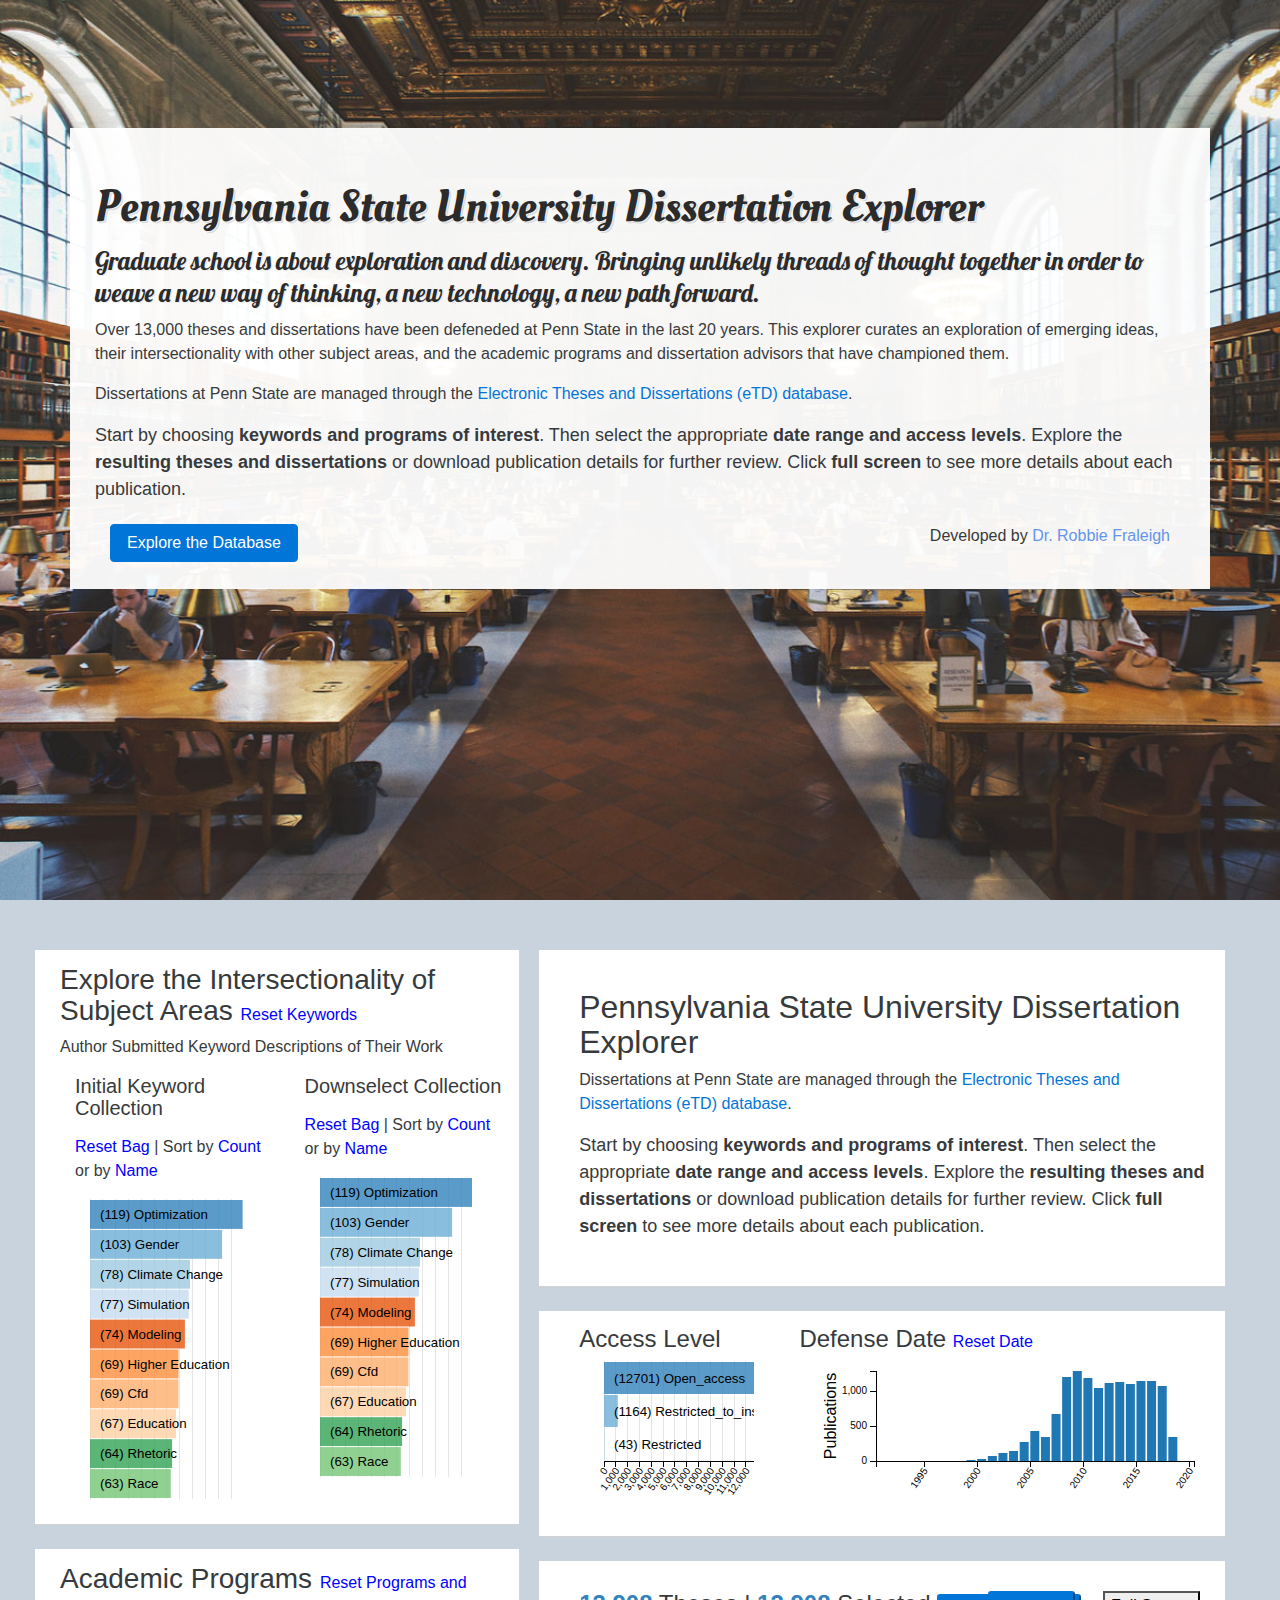
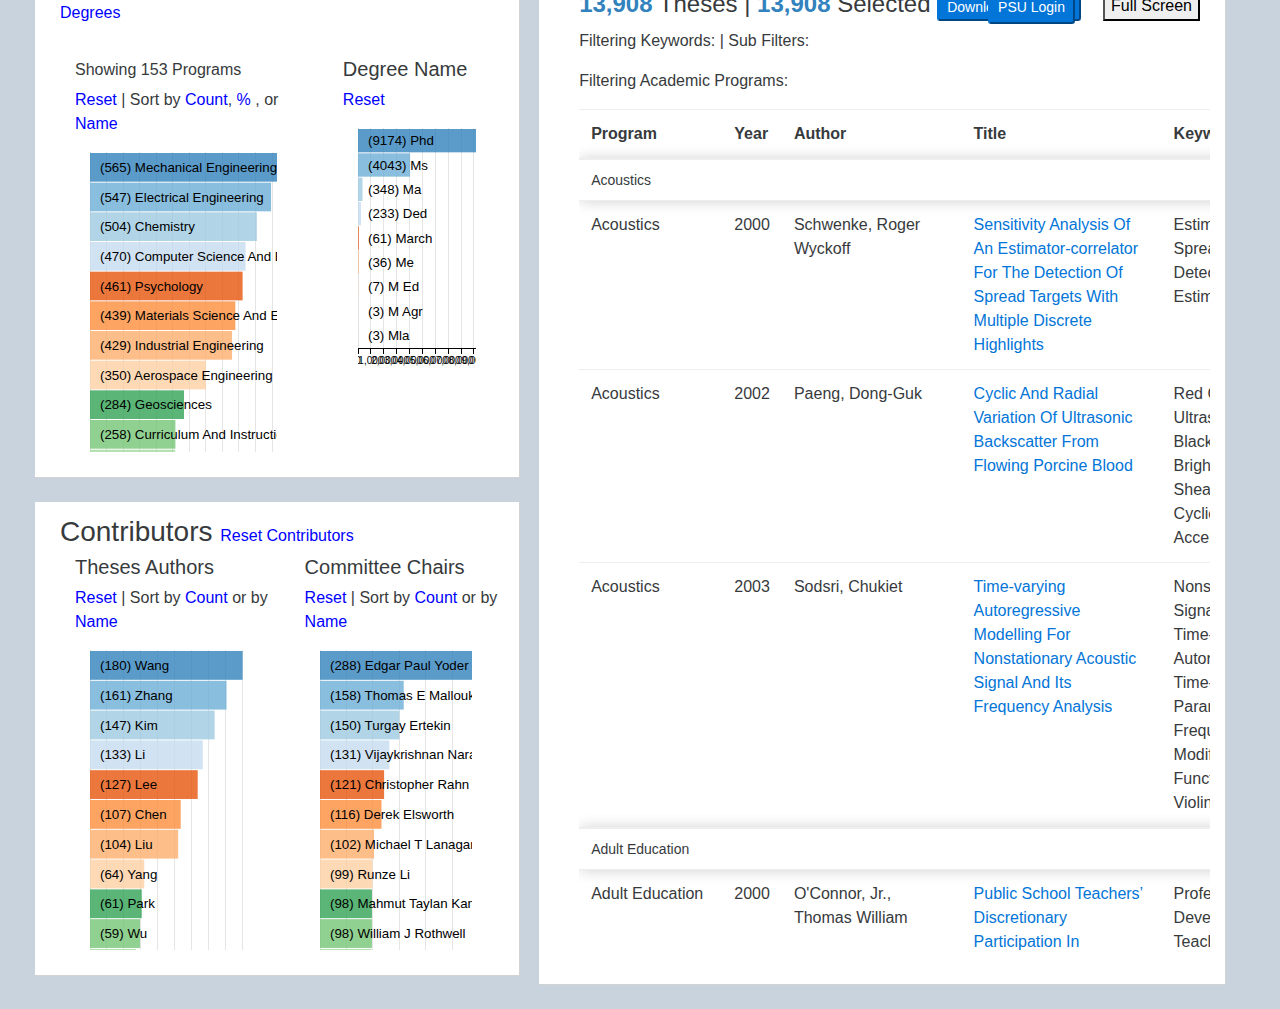
==== index.html @ 9d00caad "Initial Commit" ====
<!DOCTYPE html>
<html lang="en">
<head>
    <meta charset="UTF-8">
    <title>PSU Dissertation Explorer</title>
    <script type="text/javascript" src="static/dc.js_2.1.10/web/js/d3.js"></script>
    <script type="text/javascript" src="static/dc.js_2.1.10/web/js/crossfilter.js"></script>
    <script type="text/javascript" src="static/dc.js_2.1.10/web/js/dc.js"></script>
    <script type="text/javascript" src="static/dc.js_2.1.10/src/data-grid.js"></script>
    <script type="text/javascript" src="static/dcjs_example/underscore-min.js"></script>

    <script type="text/javascript" src="static/dc_leaflet/web/js/leaflet.js"></script>
    <script src="static/dc_leaflet/web/js/colorbrewer.js"></script>
    <script type="text/javascript" src="static/dc_leaflet/web/js/leaflet.markercluster.js"></script>
    <script type="text/javascript" src="static/dc_leaflet/web/js/dc.leaflet.js"></script>
    <script type="text/javascript" src="static/dc.js_2.1.10/web/js/d3-queue.v3.min.js"></script>

<script src="static/dcjs_example/jquery.min.js"></script>
	<link type="text/css" href="static/dc.js_2.1.10/web/css/dc.css" rel="stylesheet"/>
    <link type="text/css" href="static/bootstrap_4.0/css/bootstrap_4.0.0-alpha.3.css" rel="stylesheet">
    <link type="text/css" href="static/dc_leaflet/web/css/leaflet.css" rel="stylesheet"/>
	<link type="text/css" href="static/dc_leaflet/web/css/MarkerCluster.Default.css" rel="stylesheet"/>
	<link type="text/css" href="static/dc_leaflet/web/css/MarkerCluster.css" rel="stylesheet"/>
	<link type="text/css" href="static/dc_leaflet/web/css/leaflet-legend.css" rel="stylesheet"/>
    <link href='https://fonts.googleapis.com/css?family=Berkshire+Swash' rel='stylesheet' type='text/css'>
    <link href='https://fonts.googleapis.com/css?family=Oleo+Script' rel='stylesheet' type='text/css'>
    <link href="https://fonts.googleapis.com/css?family=Lobster" rel="stylesheet">

    <style>
        .landing {
            background:rgba(255, 255, 255, 0.95);
            padding:25px;

        }
    .audience {
      min-height: 30rem;
      position: relative;
      display: table;
      width: 100%;
      height: auto;
      padding-top: 8rem;
      padding-bottom: 8rem;
      background: linear-gradient(90deg, rgba(255, 255, 255, 0.1) 0%, rgba(255, 255, 255, 0.1) 100%), url("static/site/img/rob-bye-325768-unsplash_small.jpg");
      background-position: center center;
      background-repeat: no-repeat;
      background-size: cover;
    }

    .audience h1 {
      font-size: 4rem;
      margin: 0;
      padding: 0;
      color:white;

    }

    @media (min-width: 992px) {
      .audience {
        height: 100vh;
      }
      .audience h1 {
        font-size: 5.5rem;
      }
    }



        td._0 {
            min-width:100px;
            max-width:200px;
        }
        td._3 {
            min-width:200px;
            max-width:900px;

        }

        h2.script {
          font: 400 45px/1.3 'Oleo Script', Helvetica, sans-serif;
          color: #2b2b2b;
          text-shadow: 1px 1px 0px #ededed, 2px 2px 0px rgba(0,0,0,0.15);
        }
        h4.script{
          font: 400 25px/1.3 'Lobster', Helvetica, sans-serif;
          color: #2b2b2b;
          text-shadow: 1px 1px 0px #ededed, 1px 1px 0px rgba(0,0,0,0.15);
        }
        .panel{
            background:white;
            box-shadow: 1px 1px lightgray;
            padding-top:15px;
            padding-bottom:25px;
            padding-left:25px;
            margin-right:5px;
            margin-bottom:25px;
        }

        #dissertation_table.fullscreen{
            z-index: 9999;
            width: 100%;
            height: 100%;
            position: fixed;
            padding-top:25px;
            top: 0;
            left: 0;
            background:#f2f2f2;
         }
        .keywords g.row text,
        .sub_keywords g.row text,
        .programs g.row text,
        .degree_name g.row text,
        .committee g.row text,
        .authors g.row text,
        .access g.row text{
            fill: black;
            font-size:10pt;
            }
    </style>
</head>
<body>
    <script>
        function grid(selector, dataset){
            var data = dataset['research']
            //console.log('Data', data)
            var dissertations = crossfilter(data),
                all = dissertations.groupAll();

            dc.dataCount(".dc-data-count")
                        .dimension(dissertations)
                        .group(all);

            function roundMonths(date) {
                        date.setDate(1);
                        return date;
                    }

            function remove_empty_bins(source_group) {
                return {
                    all: function () {
                        return source_group.top(15).filter(function (d) {
                            return d.value != 0;
                        });
                    }
                };
            }

            function remove_empty_bins_50(source_group) {
                return {
                    all: function () {
                        return source_group.top(50).filter(function (d) {
                            return d.value != 0;
                        });
                    }
                };
            }

            function remove_empty_text_bins(source_group) {
                return {
                    all: function () {
                        return source_group.all().filter(function (d) {
                            return d.key != "";
                        });
                    }
                };
            }

            function remove_empty_bins_all(source_group) {
                return {
                    all: function () {
                        return source_group.all().filter(function (d) {
                            return (d.value > 0 & d.key != "");
                        });
                    }
                };
            }

            function remove_negative_bins_all(source_group) {
                return {
                    all: function () {
                        return source_group.all().filter(function (d) {
                            return ( d.key != "" & d.key!='others');
                        });
                    }
                };
            }

            function remove_negative_top_N(source_group,n) {
                return {
                    all: function () {
                        return source_group.top(n).filter(function (d) {
                            return ( d.key != "-1" & d.key!='others');
                        });
                    }
                };
            }

            function remove_negative_bins_top50(source_group) {
                return {
                    all: function () {
                        return source_group.top(50).filter(function (d) {
                            return ( d.key != "-1");
                        });
                    }
                };
            }
            function filter_dimension_by_search(source_group,search_list) {
                return {
                    all: function () {
                        return source_group.all().filter(function (d) {
                            return ( search_list.indexOf(d.key) != -1);
                        });
                    }
                };
            }

            function rotateBarChartLabels(classvar) {
                d3.selectAll(selector + ' .' + classvar + '  g .axis.x text')
                    .style("text-anchor", "end")
                    .attr("transform", function (d) {
                        return "rotate(-55, -4, 9) ";
                    });
            }
            function rotateRowChartLabels(classvar) {
                d3.selectAll(selector + ' .' + classvar + '  g .tick text')
                    .style("text-anchor", "end")
                    .attr("transform", function (d) {
                        return "rotate(-55, -4, 9) ";
                    });
            }

            function toTitleCase(str) {
                return str.replace(/\w\S*/g, function (txt) {
                    return txt.charAt(0).toUpperCase() + txt.substr(1).toLowerCase();
                });
            }


            function addXLabel(classvar, textcontent) {
                var target = d3.select('.' + classvar + ' svg')
                if (target.select('text.x-axis-label').empty()) {
                    target
                        .append("text")
                        .attr("class", "x-axis-label")
                        .attr("text-anchor", "middle")
                        .attr("x", $('div.' + classvar + '').width() / 2)
                        .attr("y", $('div.' + classvar + '').height() - 50)
                        .text(textcontent)
                }
            }

             //--------- STYLES -----------------
            var pixels_per_row = 30;
            var label_offset = -10;
            // ---------------------------------

            var link_base = "https://etda.libraries.psu.edu/files/final_submissions/"
            //-----------------------------------------------------
            var keywords = dissertations.dimension(function (d) {
                if (typeof d.keyword_ssim == "undefined") return "";
                var filt = [];
                d.keyword_ssim.forEach(function(e){filt.push(toTitleCase(e.toLowerCase()))});
                return filt
            }, true);
            var keywordsGroup = remove_negative_top_N(keywords.group().reduceSum(function (d) {
                return 1;
            }),500);
            //console.log('Keywords', keywordsGroup.all())
             //-----------------------------------------------------
            var keywords_sub = dissertations.dimension(function (d) {
                if (typeof d.keyword_ssim == "undefined") return "";
                var filt = [];
                d.keyword_ssim.forEach(function(e){filt.push(toTitleCase(e.toLowerCase()))});
                return filt
            }, true)
            var keywords_subGroup = remove_negative_top_N(keywords_sub.group().reduceSum(function (d) {
                return 1;
            }),500);
            //console.log('SubKeywords', keywords_subGroup.all())
            //-----------------------------------------------------
            var access_level = dissertations.dimension(function (d) {
                if (typeof d.access_level_ss == "undefined") return "";
                return d.access_level_ss;
            }, false);
            var access_levelGroup = remove_negative_bins_all(access_level.group().reduceSum(function (d) {
                return 1;
            }));
            console.log('Access Level', access_levelGroup.all())
//-----------------------------------------------------
            var committee = dissertations.dimension(function (d) {
                if (typeof d.committee_member_name_ssim == "undefined") return "";
                return d.committee_member_name_ssim;
            }, true);
            var committeeGroup = remove_negative_top_N(committee.group().reduceSum(function (d) {
                return 1;
            }),250);
            console.log(committeeGroup.all())
            //-----------------------------------------------------
            var degree_name = dissertations.dimension(function (d) {
                if (typeof d.degree_name_ssi == "undefined") return "";
                return d.degree_name_ssi;
            }, false);
            var degree_nameGroup = remove_negative_bins_all(degree_name.group().reduceSum(function (d) {
                return 1;
            }));
            console.log(degree_nameGroup.all())
            //-----------------------------------------------------
            var degree_type = dissertations.dimension(function (d) {
                if (typeof d.degree_type_ssi == "undefined") return "";
                return d.degree_type_ssi;
            }, false);
            var degree_typeGroup = remove_negative_bins_all(degree_type.group().reduceSum(function (d) {
                return 1;
            }));
            console.log(degree_typeGroup.all())

            //-----------------------------------------------------
            var last_name = dissertations.dimension(function (d) {
                if (typeof d.last_name_ssi == "undefined") return "";
                return d.last_name_ssi;
            }, false);
            var last_nameGroup = remove_negative_top_N(last_name.group().reduceSum(function (d) {
                return 1;
            }),250);
            console.log(last_nameGroup.all())
            //-----------------------------------------------------
            var program = dissertations.dimension(function (d) {
                if (typeof d.program_name_ssi == "undefined") return "";
                return d.program_name_ssi;
            }, false);
            var programGroup = remove_negative_bins_all(program.group().reduceSum(function (d) {
                return 1;
            }));
            console.log(programGroup.all())
             //-----------------------------------------------------
            var semester = dissertations.dimension(function (d) {
                if (typeof d.semester_ssi == "undefined") return "";
                return d.semester_ssi;
            }, false);
            var semesterGroup = remove_negative_bins_all(semester.group().reduceSum(function (d) {
                return 1;
            }));
            console.log(semesterGroup.all())
             //-----------------------------------------------------
            var year = dissertations.dimension(function (d) {
                if (typeof d.year_isi == "undefined") return "";
                return new Date(d3.time.format("%Y").parse(d.year_isi.toString()));
            }, false);
            var yearGroup = remove_negative_bins_all(year.group().reduceSum(function (d) {
                return 1;
            }));
            console.log('YEAR', yearGroup.all())

            //-----------------------------------------------------
           /* var full_date = dissertations.dimension(function (d,i) {
                if (typeof d.defended_at_dtsi == "undefined") return "";
                var temp = new Date(d3.time.format("%Y-%m-%dT%H:%M:%SZ").parse(d.defended_at_dtsi.toString()))
                if (temp.getFullYear()>2020){temp.setFullYear(d.year_isi)}
                return temp;
            }, false);
            var full_dateGroup = remove_empty_bins_all(full_date.group().reduceSum(function (d) {
                return 1;
            }));
            console.log('Full Date', full_dateGroup.all())*/

            //------------ CHARTS -----------------------------
             function order_by_name(chart){
                chart.ordering(function (d) {
                            return d.key
                        });
                chart.redraw();
            }
            function order_by_value(chart){
                chart.label(function (d) {

                            return '(' + d.value + ')  ' + toTitleCase(d.key)
                        })
                    .ordering(function (d) {
                            return -d.value
                        });
                chart.redraw();
            }

            function order_by_perc(chart,group){
                var total = 0;
                group.all().forEach(function(d){
                    total+=d.value;
                });
                console.log('TOTAL', total)
                chart.label(function (d) {
                            return '(' + Math.round(100*(d.value/total)) + '%)  ' + toTitleCase(d.key)
                        })
                chart.redraw();
            }

            var bar_access = dc.rowChart(selector + " .access");
            bar_access
                        .width($('div.access').width())
                        .height($('div.access').height())
                        //.height(access_levelGroup.all().length*pixels_per_row)
                        //.height(1000 * pixels_per_row).cap(1000)
                        .gap(1)
                        .margins({top: 0, right: 0, bottom: 50, left: 10})
                        .labelOffsetX(-label_offset)
                        .label(function (d) {
                            return '(' + d.value + ')  ' + toTitleCase(d.key)
                        })
                        .elasticX(true)
                        .dimension(access_level)
                        .group(access_levelGroup)
                        .ordering(function (d) {
                            return -d.value
                        })
                    .on('pretransition', function () {
                            rotateRowChartLabels('access');

                        });
            //----------------------------------------------
            var bar_keywords = dc.rowChart(selector + " .keywords");
            bar_keywords
                        .width($('div.keywords').width()*.9)
                        .height(keywordsGroup.all().length*pixels_per_row)
                        //.height(1000 * pixels_per_row).cap(1000)
                        .gap(1)
                        .margins({top: 0, right: 0, bottom: 50, left: 0})
                        .x(d3.scale.ordinal())
                        .labelOffsetX(-label_offset)
                        .label(function (d) {
                            return '(' + d.value + ')  ' + toTitleCase(d.key)
                        })
                        .elasticX(true)
                        .dimension(keywords)
                        .group(keywordsGroup)
                        .ordering(function (d) {
                            return -d.value
                        });


            d3.select('span.keyword_name').on('click',function(){return order_by_name(bar_keywords)});
            d3.select('span.keyword_value').on('click',function(){return order_by_value(bar_keywords)});


            //-------------------------------
            var bar_subkeywords = dc.rowChart(selector + " .sub_keywords");
            bar_subkeywords
                        .width($('div.sub_keywords').width()*.9)
                        .height(keywords_subGroup.all().length*pixels_per_row)
                        //.height(1000 * pixels_per_row).cap(1000)
                        .gap(1)
                        .margins({top: 0, right: 0, bottom: 50, left: 0})
                        .x(d3.scale.ordinal())
                        .labelOffsetX(-label_offset)
                        .label(function (d) {
                            return '(' + d.value + ')  ' + toTitleCase(d.key)
                        })
                        .elasticX(true)
                        .dimension(keywords_sub)
                        .group(keywords_subGroup)
                        .ordering(function (d) {
                            return -d.value
                        });
            d3.select('span.subkeyword_name').on('click',function(){return order_by_name(bar_subkeywords)});
            d3.select('span.subkeyword_value').on('click',function(){return order_by_value(bar_subkeywords)});
            //------------------------------
            var bar_program = dc.rowChart(selector + " .programs");
            bar_program
                .width($('div.programs').width()*.9)
                .height(programGroup.all().length*pixels_per_row)
                //.height(1000 * pixels_per_row).cap(1000)
                .gap(1)
                .margins({top: 0, right: 0, bottom: 50, left: 0})
                .x(d3.scale.ordinal())
                .labelOffsetX(-label_offset)
                .label(function (d) {
                    return '(' + d.value + ')  ' + toTitleCase(d.key)
                })
                .elasticX(true)
                .dimension(program)
                .group(programGroup)
                .ordering(function (d) {
                    return -d.value
                });

            var bar_committee = dc.rowChart(selector + " .committee");
            bar_committee
                .width($('div.committee').width()*.9)
                .height(committeeGroup.all().length*pixels_per_row)
                //.height(1000 * pixels_per_row).cap(1000)
                .gap(1)
                .margins({top: 0, right: 0, bottom: 50, left: 0})
                .x(d3.scale.ordinal())
                .labelOffsetX(-label_offset)
                .label(function (d) {
                    return '(' + d.value + ')  ' + toTitleCase(d.key)
                })
                .elasticX(true)
                .dimension(committee)
                .group(committeeGroup)
                .ordering(function (d) {
                    return -d.value
                });

            var bar_author = dc.rowChart(selector + " .authors");
            bar_author
                .width($('div.authors').width()*.9)
                .height(last_nameGroup.all().length*pixels_per_row)
                //.height(1000 * pixels_per_row).cap(1000)
                .gap(1)
                .margins({top: 0, right: 0, bottom: 50, left: 0})
                .x(d3.scale.ordinal())
                .labelOffsetX(-label_offset)
                .label(function (d) {
                    return '(' + d.value + ')  ' + toTitleCase(d.key)
                })
                .elasticX(true)
                .dimension(last_name)
                .group(last_nameGroup)
                .ordering(function (d) {
                    return -d.value
                });

             var bar_date = dc.barChart(selector+ ' .year_date')
             bar_date
                        .width($('div.year_date').width())
                        .height($('div.year_date').height())
                        .margins({top: 10, right: 0, bottom: 50, left: 50})
                        .x(d3.time.scale().domain([new Date(1990, 5, 20, 12), new Date(2020, 5, 20, 18)]).range([new Date(1990, 5, 20, 12), new Date(2020, 5, 20, 18)]))
                        .yAxis(d3.svg.axis().ticks(4).orient('left'))
                        .xUnits(d3.time.years)
                        .brushOn(true)
                        .elasticX(false)
                        .elasticY(true)
                        //.xAxisLabel('Publication Date')
                        .yAxisLabel('Publications')
                        .dimension(year)
                        .barPadding(0.1)
                        .outerPadding(0.05)
                        .group(yearGroup)
                        .on('pretransition', function () {
                            rotateBarChartLabels('year_date');
                            bar_date.select('g text.x-axis-label').attr("y", "10")
                            bar_date.select('g text.y-axis-label').attr("y", "10")
                        });

             /*var bar_fulldate = dc.barChart(selector+ ' .full_date')
             bar_fulldate
                        .width($('div.full_date').width())
                        .height($('div.full_date').height())
                        .margins({top: 10, right: 0, bottom: 50, left: 50})
                        .x(d3.time.scale())//.domain([new Date(1990, 5, 20, 12), new Date(2020, 5, 20, 18)]).range([new Date(1990, 5, 20, 12), new Date(2020, 5, 20, 18)]))
                        .yAxis(d3.svg.axis().ticks(4).orient('left'))
                        .xUnits(d3.time.months)
                        .brushOn(true)
                        .elasticX(true)
                        .elasticY(true)
                        //.xAxisLabel('Publication Date')
                        .yAxisLabel('Publications')
                        .dimension(full_date)
                        .barPadding(0.1)
                        .outerPadding(0.05)
                        .group(full_dateGroup)
                        .on('pretransition', function () {
                            rotateBarChartLabels('year_date');
                            bar_date.select('g text.x-axis-label').attr("y", "10")
                            bar_date.select('g text.y-axis-label').attr("y", "10")
                        });
*/
            var bar_degree_name = dc.rowChart(selector + " .degree_name");
            bar_degree_name
                        .width($('div.degree_name').width()*.9)
                        .height(degree_nameGroup.all().length*pixels_per_row)
                        //.height(1000 * pixels_per_row).cap(1000)
                        .gap(1)
                        .margins({top: 0, right: 0, bottom: 50, left: 0})
                        .x(d3.scale.ordinal())
                        .labelOffsetX(-label_offset)
                        .label(function (d) {
                            return '(' + d.value + ')  ' + toTitleCase(d.key)
                        })
                        .elasticX(true)
                        .dimension(degree_name)
                        .group(degree_nameGroup)
                        .ordering(function (d) {
                            return -d.value
                        })


            //--- INITIALIZE --------
            d3.select('span.program_total').text(programGroup.all().filter(function(e){return e.value>0}).length)


             function remove_from_subkeywords(source_group,target_chart, n) {
                        return {
                            all: function () {
                                return source_group.all().filter(function (d) {
                                     return ( d.key != "-1" & d.key!='others' & (target_chart.filters().indexOf(d.key)==-1));
                                });
                            }
                        };
                    }
            var allcharts = [
                bar_program,
                bar_keywords,
                bar_subkeywords,
                bar_author,
                bar_committee,
                bar_degree_name
            ];
            allcharts.forEach(function(chart){chart.on('filtered',function(d){
                d3.select('span.program_total').text(programGroup.all().filter(function(e){return e.value>0}).length)
                if (chart==bar_keywords){
                   keywords_subGroup = remove_from_subkeywords(keywords_subGroup,bar_keywords,1000)
                   bar_subkeywords.group(keywords_subGroup)
                    dc.redrawAll();
                   d3.select('span.keyword_filters').text(function(d){return bar_keywords.filters()})
                    }
                if (chart==bar_subkeywords){
                   keywordsGroup = remove_from_subkeywords(keywordsGroup,bar_subkeywords,1000)
                   bar_keywords.group(keywordsGroup)
                    dc.redrawAll();
                    d3.select('span.subkeyword_filters').text(function(d){return bar_subkeywords.filters()})

                    }
                if (chart==bar_program) {
                    d3.select('span.program_filters').text(function(d){return bar_program.filters()})
                }
            })});



            d3.select('span.program_name').on('click',function(){return order_by_name(bar_program)});
            d3.select('span.program_value').on('click',function(){return order_by_value(bar_program)});
            d3.select('span.program_perc').on('click',function(){return order_by_perc(bar_program,programGroup)});







            //---------- TABLE ---------------------
             var pub_table = dc.dataTable('.dc-data-table');
                    pub_table
                        .width($('div.dc-data-table').width())
                        .height($('div.dc-data-table').height())
                        .dimension(year)
                        .group(function (d) {
                            if (typeof d.program_name_ssi == "undefined") return "";
                            return d.program_name_ssi
                        })
                        .size(500)
                        .columns([
                            function (d) {
                                return d.program_name_ssi
                            },
                            function (d) {
                                return d.year_isi
                            },
                            function (d) {
                                return d.author_name_tesi
                            },
                            function (d,i) {
                                var return_text = "";

                                if (typeof d.title_ssi == "undefined") return_text="<i>None Listed</i>";
                                if (typeof d.final_submission_file_isim == "undefined") {
                                    if (d.access_level_ss =='restricted') return_text= '<i>(Restricted)</i style="color:darkred"> '+toTitleCase(d.title_ssi);
                                    if (d.access_level_ss =='restricted_to_institution') return_text= '<i style="color:darkred">(Requires Login)</i> '+toTitleCase(d.title_ssi);
                                    return_text= toTitleCase(d.title_ssi);
                                }

                                else{
                                   var linked_title = '<a href="https://etda.libraries.psu.edu/files/final_submissions/'+d.final_submission_file_isim[0]+'">'+toTitleCase(d.title_ssi)+'</a>';
                                     if (d.access_level_ss =='restricted') return_text= '<i style="color:darkred">(Restricted)</i> '+linked_title;
                                     if (d.access_level_ss =='restricted_to_institution') return_text= '<i style="color:darkred">(Requires Login)</i> '+linked_title;
                                    return_text= linked_title;
                                }
                                //return_text += "<br><br>"+d.abstract_tesi.slice(0,1000)
                                return return_text

                            },
                            function (d) {
                                var listing = "";
                                if (typeof d.keyword_ssim == "undefined") return "<i>None Listed</i>";
                                if (d.keyword_ssim.length!=0) {
                                    d.keyword_ssim.forEach(function (i, j) {
                                        listing += toTitleCase(i) + "<br>"
                                    });
                                    return listing
                                }
                                else return "<i>None Listed</i>"
                            },
                             function (d) {
                                var listing = "";
                                if (typeof d.committee_member_role_ssim == "undefined") return "<i>None Listed</i>";
                                if (d.committee_member_role_ssim.length!=0) {
                                    d.committee_member_role_ssim.forEach(function (i, j) {
                                        if ((i.toLowerCase().indexOf('dissertation advisor')!=-1) | (i.toLowerCase().indexOf('committee chair')!=-1)) {
                                            listing += toTitleCase(i) + "<br>"
                                        }
                                    });
                                    return listing
                                }
                                else return "<i>None Listed</i>"
                        }
                        ])
                        .order(d3.ascending)
                        .on('renderlet', function (table) {
                            table.selectAll('.dc-table-group').classed('info', true);

                        })




            function replaceAll(str, find, replace) {
            return str.replace(new RegExp(escapeRegExp(find), 'g'), replace);
        }
        function escapeRegExp(str) {
            return str.replace(/([.*+?^=!:${}()|\[\]\/\\])/g, "\\$1");
        }
        function exportToCsv() {
           var filename = 'dissertation_export.csv';
           var rows = program.top(Infinity);
           rows.sort(function(a,b){
                  if (a.program_name_ssi===b.program_name_ssi){
                     return (b.year_isi-a.year_isi);
                  } else if(a.program_name_ssi>b.program_name_ssi){
                     return 1;
                  } else if(a.program_name_ssi<b.program_name_ssi){
                     return -1;
                  }
               });
            var fields = [];
            var discard_fields = [
                'file_name_ssim',
                'final_submission_file_isim',
                'id',
                'released_metadata_at_dtsi',
                'score',
                'title_tesi',
                'db_id',
                'download_access_group_ssim',
                'last_name_tesi',
                'degree_type_slug_ssi',
                'program_name_tesi',
                'committee_member_name_ssim',
                'committee_member_name_tesim',
                'committee_member_and_role_tesim',
                'keyword_tesim',
                'committee_member_email_ssim'
                ];


            Object.keys(rows[0]).forEach(function(d){if (discard_fields.indexOf(d) == -1){fields.push(d)}})

            fields.splice(0, 0, fields.splice(fields.indexOf("abstract_tesi"), 1)[0])
            fields.splice(0, 0, fields.splice(fields.indexOf("title_ssi"), 1)[0])
            fields.splice(0, 0, fields.splice(fields.indexOf("author_name_tesi"), 1)[0])
            fields.splice(0, 0, fields.splice(fields.indexOf('year_isi'), 1)[0])
            fields.splice(0, 0, fields.splice(fields.indexOf('program_name_ssi'), 1)[0])

            var replacer = function(key, value) { return value === 'nan' ? '' : value };
            var csv ="";
           csv+=fields.join(',')+'\r\n';
           rows.forEach(function(d){
                var row = [];
                fields.forEach(function(e) {
                        if (typeof d[e] == "undefined") {row.push("")
                        }
                        else {
                            var row_data = JSON.stringify(d[e], replacer);
                            row_data = replaceAll(row_data, '[', '');
                            row_data = replaceAll(row_data, ']', '');
                            row_data = replaceAll(row_data, '"', '');
                            row_data = '"' + row_data + '"';
                            row.push(row_data)
                        }
                });
                csv+=row.join(',')+'\r\n';
            });

            var hiddenElement = document.createElement('a');
                hiddenElement.href = 'data:text/csv;charset=utf-8,' + csv;
                hiddenElement.target = '_blank';
                hiddenElement.download = filename;
                hiddenElement.click();
        }

        d3.select('span.reset_keywords').on('click',function(d){bar_keywords.filter(null);dc.redrawAll();})
        d3.select('span.reset_date').on('click',function(d){bar_date.filter(null);dc.redrawAll();})

        d3.select('span.reset_subkeywords').on('click',function(d){bar_subkeywords.filter(null);dc.redrawAll();})
        d3.select('span.reset_programs').on('click',function(d){bar_program.filter(null);dc.redrawAll();})
        d3.select('span.reset_degree_name').on('click',function(d){bar_degree_name.filter(null);dc.redrawAll();})

        d3.select('span.reset_all_keywords').on('click',function(d){bar_subkeywords.filter(null); bar_keywords.filter(null);dc.redrawAll();});
        d3.select('span.reset_all_programs').on('click',function(d){bar_program.filter(null);bar_degree_name.filter(null); dc.redrawAll();});
        d3.select('span.reset_all_contributors').on('click',function(d){bar_committee.filter(null);bar_author.filter(null); dc.redrawAll();});





        d3.select('button.download_table').on('click',exportToCsv)

$('button.table_fullscreen').click(function(e){
        $('#dissertation_table').toggleClass('fullscreen');
            console.log('CLICKED!',d3.select('#dissertation_table').classed('fullscreen'))
            if (d3.select('#dissertation_table').classed('fullscreen')==true){
                pub_table
                    .columns([
                        function (d) {
                            return d.program_name_ssi
                        },
                        function (d) {
                            return d.year_isi
                        },
                        function (d) {
                            return d.author_name_tesi
                        },
                        function (d,i) {
                            var return_text = "";

                            if (typeof d.title_ssi == "undefined") return_text="<i>None Listed</i>";
                            if (typeof d.final_submission_file_isim == "undefined") {
                                if (d.access_level_ss =='restricted') return_text= '<i>(Restricted)</i style="color:darkred"> '+toTitleCase(d.title_ssi);
                                if (d.access_level_ss =='restricted_to_institution') return_text= '<i style="color:darkred">(Requires Login)</i> '+toTitleCase(d.title_ssi);
                                return_text= toTitleCase(d.title_ssi);
                            }

                            else{
                               var linked_title = '<a href="https://etda.libraries.psu.edu/files/final_submissions/'+d.final_submission_file_isim[0]+'">'+toTitleCase(d.title_ssi)+'</a>';
                                 if (d.access_level_ss =='restricted') return_text= '<i style="color:darkred">(Restricted)</i> '+linked_title;
                                 if (d.access_level_ss =='restricted_to_institution') return_text= '<i style="color:darkred">(Requires Login)</i> '+linked_title;
                                return_text= linked_title;
                            }
                            return_text += "<br><br>"+d.abstract_tesi
                            return return_text

                        },
                        function (d) {
                            var listing = "";
                            if (typeof d.keyword_ssim == "undefined") return "<i>None Listed</i>";
                            if (d.keyword_ssim.length!=0) {
                                d.keyword_ssim.forEach(function (i, j) {
                                    listing += toTitleCase(i) + "<br>"
                                });
                                return listing
                            }
                            else return "<i>None Listed</i>"
                        },
                         function (d) {
                            var listing = "";
                            if (typeof d.committee_member_role_ssim == "undefined") return "<i>None Listed</i>";
                            if (d.committee_member_role_ssim.length!=0) {
                                d.committee_member_role_ssim.forEach(function (i, j) {

                                    listing += toTitleCase(i) + "<br>"
                                });
                                return listing
                            }
                            else return "<i>None Listed</i>"
                    }
                    ])
                pub_table.redraw()
                }
                else{
                pub_table
                    .columns([
                        function (d) {
                            return d.program_name_ssi
                        },
                        function (d) {
                            return d.year_isi
                        },
                        function (d) {
                            return d.author_name_tesi
                        },
                        function (d,i) {
                            var return_text = "";

                            if (typeof d.title_ssi == "undefined") return_text="<i>None Listed</i>";
                            if (typeof d.final_submission_file_isim == "undefined") {
                                if (d.access_level_ss =='restricted') return_text= '<i>(Restricted)</i style="color:darkred"> '+toTitleCase(d.title_ssi);
                                if (d.access_level_ss =='restricted_to_institution') return_text= '<i style="color:darkred">(Requires Login)</i> '+toTitleCase(d.title_ssi);
                                return_text= toTitleCase(d.title_ssi);
                            }

                            else{
                               var linked_title = '<a href="https://etda.libraries.psu.edu/files/final_submissions/'+d.final_submission_file_isim[0]+'">'+toTitleCase(d.title_ssi)+'</a>';
                                 if (d.access_level_ss =='restricted') return_text= '<i style="color:darkred">(Restricted)</i> '+linked_title;
                                 if (d.access_level_ss =='restricted_to_institution') return_text= '<i style="color:darkred">(Requires Login)</i> '+linked_title;
                                return_text= linked_title;
                            }
                            //return_text += "<br><br>"+d.abstract_tesi.slice(0,1000)
                            return return_text

                        },
                        function (d) {
                            var listing = "";
                            if (typeof d.keyword_ssim == "undefined") return "<i>None Listed</i>";
                            if (d.keyword_ssim.length!=0) {
                                d.keyword_ssim.forEach(function (i, j) {
                                    listing += toTitleCase(i) + "<br>"
                                });
                                return listing
                            }
                            else return "<i>None Listed</i>"
                        },
                         function (d) {
                            var listing = "";
                            if (typeof d.committee_member_role_ssim == "undefined") return "<i>None Listed</i>";
                            if (d.committee_member_role_ssim.length!=0) {
                                d.committee_member_role_ssim.forEach(function (i, j) {
                                    if ((i.toLowerCase().indexOf('dissertation advisor')!=-1) | (i.toLowerCase().indexOf('committee chair')!=-1)) {
                                            listing += toTitleCase(i) + "<br>"
                                        }
                                });
                                return listing
                            }
                            else return "<i>None Listed</i>"
                    }
                    ]);
                pub_table.redraw()

            }
         });

            dc.renderAll();
        }
    </script>
    <header class="audience d-flex">
      <div class="container text-center my-auto landing">
          <div class="mb-1 " style="text-align:left; padding-top:25px;padding-bottom:5px;">
                        <h2 class="script">Pennsylvania State University Dissertation Explorer</h2>
                        <h4 class="script">Graduate school is about exploration and discovery.  Bringing unlikely threads of thought together in order to weave a new
                        way of thinking, a new technology, a new path forward.</h4>
                        <p>Over 13,000 theses and dissertations have been defeneded at Penn State in the last 20 years. This explorer curates an exploration of emerging ideas,
                            their intersectionality with other subject areas, and the academic programs and dissertation advisors that have championed them.</p>
                        <p>Dissertations at Penn State are managed through the <a href="https://etda.libraries.psu.edu/">Electronic Theses and Dissertations (eTD) database</a>.</p>
                        <p style="font-size:18px;">Start by choosing <span class="research_area_popup" style="font-weight:bold;">keywords and programs of interest</span>.
                            Then select the appropriate <span class="research_area_popup" style="font-weight:bold;">date range and access levels</span>.
                            Explore the <span class="research_area_popup" style="font-weight:bold;">resulting theses and dissertations</span>
                        or download publication details for further review. Click <b>full screen</b> to see more details about each publication.</p>

        </div>
          <div class="cta col-lg-6">
              <a class="btn btn-primary btn-xl js-scroll-trigger" href="#application">Explore the Database</a>
          </div>
          <div class="cta col-lg-6">
              <p style="text-align:right;">Developed by <a style="color:cornflowerblue;" href="https://rfraleigh.github.io">Dr. Robbie Fraleigh</a></p>
          </div>




      </div>
      <div class="overlay"></div>
    </header>
    <div class="application" id="application" style="padding-left:50px;padding-right:50px;padding-top:50px;background:#c9d3de">

        <div class="row">
            <div class="col-lg-5">

                <div class ="row panel">
                    <h3>Explore the Intersectionality of Subject Areas  <span style="font-size:16px;color:blue" class="reset_all_keywords" >Reset Keywords</span></h3>
                    <p>Author Submitted Keyword Descriptions of Their Work</p>
                    <div class="col-lg-6">
                        <h5>Initial Keyword Collection</h5>
                        <p></p>
                        <p><span class="reset_keywords" style="color:blue">Reset Bag</span> | Sort by <span class="keyword_value" style="color:blue">Count</span> or by <span class="keyword_name" style="color:blue">Name</span></p>
                        <div class="col-lg-12 keywords" style="height:300px;overflow:auto "></div>
                    </div>
                    <div class="col-lg-6">
                        <h5>Downselect Collection</h5>
                        <p></p>
                        <p><span class="reset_subkeywords" style="color:blue">Reset Bag</span> | Sort by <span class="subkeyword_value" style="color:blue">Count</span> or by <span class="subkeyword_name" style="color:blue">Name</span></p>

                        <div class="col-lg-12 sub_keywords" style="height:300px;overflow:auto "></div>
                    </div>
                </div>
                <div class = "row panel">

                    <h3>Academic Programs  <span style="font-size:16px;color:blue" class="reset_all_programs" >Reset Programs and Degrees</span></h3>
                    <div class="col-lg-7" style="padding-top:25px;">
                        <p>Showing <span class="program_total"></span> Programs </p>
                        <p style="margin-top:-10px"><span class="reset_programs" style="color:blue">Reset</span> | Sort by <span class="program_value" style="color:blue">Count</span>,
                            <span class="program_perc" style="color:blue"> % </span>, or
                            <span class="program_name" style="color:blue">Name</span></p>
                        <div class="col-lg-12 programs" style="height:300px;overflow:auto "></div>
                    </div>
                    <div class="col-lg-5" style="padding-top:25px;padding-bottom:10px;">
                        <h5>Degree Name</h5>
                        <p><span class="reset_degree_name" style="color:blue">Reset</span></p>
                        <div class="col-lg-12 degree_name" style="height:300px;overflow:auto "></div>
                    </div>
                </div>
                <div class ="row panel">

                    <h3>Contributors  <span style="font-size:16px;color:blue" class="reset_all_contributors" >Reset Contributors</span></h3>
                    <div class="col-lg-6">
                        <h5>Theses Authors</h5>
                        <p><span class="reset_authors" style="color:blue">Reset</span> | Sort by <span class="author_value" style="color:blue">Count</span> or by <span class="author_name" style="color:blue">Name</span></p>
                        <div class="col-lg-12 authors" style="height:300px;overflow:auto "></div>
                    </div>
                    <div class="col-lg-6">
                        <h5>Committee Chairs</h5>
                        <p><span class="reset_committee" style="color:blue">Reset</span> | Sort by <span class="chair_value" style="color:blue">Count</span> or by <span class="chair_name" style="color:blue">Name</span></p>

                        <div class="col-lg-12 committee" style="height:300px;overflow:auto "></div>
                    </div>
                </div>


            </div>
            <div class="col-lg-7">
                <div class="row panel">
                    <div class="col-lg-12 " style="text-align:left; padding-top:25px;padding-bottom:5px;">
                        <h2>Pennsylvania State University Dissertation Explorer</h2>
                        <p>Dissertations at Penn State are managed through the <a href="https://etda.libraries.psu.edu/">Electronic Theses and Dissertations (eTD) database</a>.</p>
                        <p style="font-size:18px;">Start by choosing <span class="research_area_popup" style="font-weight:bold;">keywords and programs of interest</span>.
                            Then select the appropriate <span class="research_area_popup" style="font-weight:bold;">date range and access levels</span>.
                            Explore the <span class="research_area_popup" style="font-weight:bold;">resulting theses and dissertations</span>
                        or download publication details for further review. Click <b>full screen</b> to see more details about each publication.</p>
                    </div>
                </div>
                <div class="row panel">
                    <div class="col-lg-4">
                        <h4>Access Level</h4>
                        <div class="col-lg-12 access" style="height:150px;"></div>
                    </div>
                    <div class="col-lg-8">
                        <h4>Defense Date  <span style="font-size:16px;color:blue" class="reset_date" >Reset Date</span> </h4>
                        <div class="col-lg-12 year_date" style="height:150px;"></div>
                    </div>
                </div>
                <div class="row panel">
                    <div class="col-md-12 dc-data-count" id="dissertation_table">

                        <h4><span class="total-count"></span> Theses | <span class="filter-count"></span> Selected  <button class="btn-sm btn-primary download_table" type="submit">Download Selection</button></h4>
                        <input  style="position:absolute; top:0px; right:150px" class="btn-sm btn-primary" type="button" onclick="location.href='https://webaccess.psu.edu/?cosign-etda.libraries.psu.edu&https://etda.libraries.psu.edu/catalog';" value="PSU Login" />
                        <p>Filtering Keywords: <span class="keyword_filters"></span> | Sub Filters: <span class="subkeyword_filters"></span></p>
                        <p>Filtering Academic Programs: <span class="program_filters"></span>
                        <!--<button class="psu_login btn-sm btn-primary" type="submit" style="position:absolute; top:8px; right:150px" href="https://etda.libraries.psu.edu/login">Penn State Login</button>-->
                        <button class="table_fullscreen" style="position:absolute; top:0px; right:25px">Full Screen</button>
                          <div class="table-responsive" style="height:850px;overflow: auto;">
                              <table class="table col-md-12 dc-data-table" id="pubtable">
                                    <thead class="fixed-header" id="fixed-header" >
                                        <tr >
                                          <th class="dc-table-column _0 ">Program</th>
                                          <th class="dc-table-column _1">Year</th>
                                          <th class="dc-table-column _2">Author</th>
                                          <th class="dc-table-column _3">Title</th>
                                          <th class="dc-table-column _4">Keywords</th>
                                          <th class="dc-table-column _5">Committee</th>
                                        </tr>
                                    </thead>
                               </table>
                          </div>
                    </div>
                </div>
            </div>

        </div>
        <div class="row">

        </div>
    </div>
    <script>

        $(function() {
        var lookup = 'file-lookup.json';
        var dataset = d3.queue();
        d3.json(lookup, function (lookup_data) {
            var dataset_lookup = [];
            Object.keys(lookup_data).forEach(function (key) {
                if (key == 'dissertations') {
                    dataset_lookup.push(key)
                }
            });
            lookup_data[dataset_lookup[0]].forEach(function (d) {
                dataset.defer(d3.json, d)
            });


            dataset.awaitAll(function (dataset_error, out_dataset) {
                if (dataset_error) throw dataset_error;
                //console.log('dataset', out_dataset);
                var dataset_list = [];
                out_dataset.forEach(function (d) {
                    dataset_list.push(d)
                });
                var dataset_merge = [].concat.apply([], out_dataset)
                //console.log(dataset_merge)

                var app_data = [];
                app_data['research'] = dataset_merge;
                //console.log(app_data);
                grid("#application", app_data);
            })
        })
    })
    </script>

    <script src="static/site/jquery/jquery.min.js"></script>

    <!-- Plugin JavaScript -->
    <script src="static/site/jquery-easing/jquery.easing.min.js"></script>

    <!-- Custom scripts for this template -->
    <script src="static/site/js/stylish-portfolio.js"></script>
</body>
</html>
---- static/dc.js_2.1.10/web/css/dc.css ----
.dc-chart path.dc-symbol, .dc-legend g.dc-legend-item.fadeout {
  fill-opacity: 0.5;
  stroke-opacity: 0.5; }

div.dc-chart {
  float: left; }

.dc-chart rect.bar {
  stroke: none;
  cursor: pointer; }
  .dc-chart rect.bar:hover {
    fill-opacity: .5; }

.dc-chart rect.deselected {
  stroke: none;
  fill: #ccc; }

.dc-chart .pie-slice {
  fill: #fff;
  font-size: 12px;
  cursor: pointer; }
  .dc-chart .pie-slice.external {
    fill: #000; }
  .dc-chart .pie-slice :hover, .dc-chart .pie-slice.highlight {
    fill-opacity: .8; }

.dc-chart .pie-path {
  fill: none;
  stroke-width: 2px;
  stroke: #000;
  opacity: 0.4; }

.dc-chart .selected path, .dc-chart .selected circle {
  stroke-width: 3;
  stroke: #ccc;
  fill-opacity: 1; }

.dc-chart .deselected path, .dc-chart .deselected circle {
  stroke: none;
  fill-opacity: .5;
  fill: #ccc; }

.dc-chart .axis path, .dc-chart .axis line {
  fill: none;
  stroke: #000;
  shape-rendering: crispEdges; }

.dc-chart .axis text {
  font: 10px sans-serif; }

.dc-chart .grid-line, .dc-chart .axis .grid-line, .dc-chart .grid-line line, .dc-chart .axis .grid-line line {
  fill: none;
  stroke: #ccc;
  opacity: .5;
  shape-rendering: crispEdges; }

.dc-chart .brush rect.background {
  z-index: -999; }

.dc-chart .brush rect.extent {
  fill: #4682b4;
  fill-opacity: .125; }

.dc-chart .brush .resize path {
  fill: #eee;
  stroke: #666; }

.dc-chart path.line {
  fill: none;
  stroke-width: 1.5px; }

.dc-chart path.area {
  fill-opacity: .3;
  stroke: none; }

.dc-chart path.highlight {
  stroke-width: 3;
  fill-opacity: 1;
  stroke-opacity: 1; }

.dc-chart g.state {
  cursor: pointer; }
  .dc-chart g.state :hover {
    fill-opacity: .8; }
  .dc-chart g.state path {
    stroke: #fff; }

.dc-chart g.deselected path {
  fill: #808080; }

.dc-chart g.deselected text {
  display: none; }

.dc-chart g.row rect {
  fill-opacity: 0.8;
  cursor: pointer; }
  .dc-chart g.row rect:hover {
    fill-opacity: 0.6; }

.dc-chart g.row text {
  fill: #fff;
  font-size: 12px;
  cursor: pointer; }

.dc-chart g.dc-tooltip path {
  fill: none;
  stroke: #808080;
  stroke-opacity: .8; }

.dc-chart g.county path {
  stroke: #fff;
  fill: none; }

.dc-chart g.debug rect {
  fill: #00f;
  fill-opacity: .2; }

.dc-chart g.axis text {
  -webkit-touch-callout: none;
  -webkit-user-select: none;
  -khtml-user-select: none;
  -moz-user-select: none;
  -ms-user-select: none;
  user-select: none;
  pointer-events: none; }

.dc-chart .node {
  font-size: 0.7em;
  cursor: pointer; }
  .dc-chart .node :hover {
    fill-opacity: .8; }

.dc-chart .bubble {
  stroke: none;
  fill-opacity: 0.6; }

.dc-chart .highlight {
  fill-opacity: 1;
  stroke-opacity: 1; }

.dc-chart .fadeout {
  fill-opacity: 0.2;
  stroke-opacity: 0.2; }

.dc-chart .box text {
  font: 10px sans-serif;
  -webkit-touch-callout: none;
  -webkit-user-select: none;
  -khtml-user-select: none;
  -moz-user-select: none;
  -ms-user-select: none;
  user-select: none;
  pointer-events: none; }

.dc-chart .box line, .dc-chart .box circle {
  fill: #fff; }

.dc-chart .box rect, .dc-chart .box line, .dc-chart .box circle {
  stroke: #000;
  stroke-width: 1.5px; }

.dc-chart .box .center {
  stroke-dasharray: 3, 3; }

.dc-chart .box .outlier {
  fill: none;
  stroke: #ccc; }

.dc-chart .box.deselected {
  opacity: 0.5; }
  .dc-chart .box.deselected .box {
    fill: #ccc; }

.dc-chart .symbol {
  stroke: none; }

.dc-chart .heatmap .box-group.deselected rect {
  stroke: none;
  fill-opacity: 0.5;
  fill: #ccc; }

.dc-chart .heatmap g.axis text {
  pointer-events: all;
  cursor: pointer; }

.dc-chart .empty-chart .pie-slice {
  cursor: default; }
  .dc-chart .empty-chart .pie-slice path {
    fill: #fee;
    cursor: default; }

.dc-chart circle.dot {
  stroke: none; }

.dc-data-count {
  float: right;
  margin-top: 15px;
  margin-right: 15px; }
  .dc-data-count .filter-count, .dc-data-count .total-count {
    color: #3182bd;
    font-weight: bold; }

.dc-legend {
  font-size: 11px; }
  .dc-legend .dc-legend-item {
    cursor: pointer; }

.dc-hard .number-display {
  float: none; }
---- static/dc_leaflet/web/css/leaflet.css ----
/* required styles */

.leaflet-pane,
.leaflet-tile,
.leaflet-marker-icon,
.leaflet-marker-shadow,
.leaflet-tile-container,
.leaflet-pane > svg,
.leaflet-pane > canvas,
.leaflet-zoom-box,
.leaflet-image-layer,
.leaflet-layer {
	position: absolute;
	left: 0;
	top: 0;
	}
.leaflet-container {
	overflow: hidden;
	}
.leaflet-tile,
.leaflet-marker-icon,
.leaflet-marker-shadow {
	-webkit-user-select: none;
	   -moz-user-select: none;
	        user-select: none;
	  -webkit-user-drag: none;
	}
/* Safari renders non-retina tile on retina better with this, but Chrome is worse */
.leaflet-safari .leaflet-tile {
	image-rendering: -webkit-optimize-contrast;
	}
/* hack that prevents hw layers "stretching" when loading new tiles */
.leaflet-safari .leaflet-tile-container {
	width: 1600px;
	height: 1600px;
	-webkit-transform-origin: 0 0;
	}
.leaflet-marker-icon,
.leaflet-marker-shadow {
	display: block;
	}
/* .leaflet-container svg: reset svg max-width decleration shipped in Joomla! (joomla.org) 3.x */
/* .leaflet-container img: map is broken in FF if you have max-width: 100% on tiles */
.leaflet-container .leaflet-overlay-pane svg,
.leaflet-container .leaflet-marker-pane img,
.leaflet-container .leaflet-shadow-pane img,
.leaflet-container .leaflet-tile-pane img,
.leaflet-container img.leaflet-image-layer {
	max-width: none !important;
	}

.leaflet-container.leaflet-touch-zoom {
	-ms-touch-action: pan-x pan-y;
	touch-action: pan-x pan-y;
	}
.leaflet-container.leaflet-touch-drag {
	-ms-touch-action: pinch-zoom;
	}
.leaflet-container.leaflet-touch-drag.leaflet-touch-drag {
	-ms-touch-action: none;
	touch-action: none;
}
.leaflet-tile {
	filter: inherit;
	visibility: hidden;
	}
.leaflet-tile-loaded {
	visibility: inherit;
	}
.leaflet-zoom-box {
	width: 0;
	height: 0;
	-moz-box-sizing: border-box;
	     box-sizing: border-box;
	z-index: 800;
	}
/* workaround for https://bugzilla.mozilla.org/show_bug.cgi?id=888319 */
.leaflet-overlay-pane svg {
	-moz-user-select: none;
	}

.leaflet-pane         { z-index: 400; }

.leaflet-tile-pane    { z-index: 200; }
.leaflet-overlay-pane { z-index: 400; }
.leaflet-shadow-pane  { z-index: 500; }
.leaflet-marker-pane  { z-index: 600; }
.leaflet-tooltip-pane   { z-index: 650; }
.leaflet-popup-pane   { z-index: 700; }

.leaflet-map-pane canvas { z-index: 100; }
.leaflet-map-pane svg    { z-index: 200; }

.leaflet-vml-shape {
	width: 1px;
	height: 1px;
	}
.lvml {
	behavior: url(#default#VML);
	display: inline-block;
	position: absolute;
	}


/* control positioning */

.leaflet-control {
	position: relative;
	z-index: 800;
	pointer-events: visiblePainted; /* IE 9-10 doesn't have auto */
	pointer-events: auto;
	}
.leaflet-top,
.leaflet-bottom {
	position: absolute;
	z-index: 1000;
	pointer-events: none;
	}
.leaflet-top {
	top: 0;
	}
.leaflet-right {
	right: 0;
	}
.leaflet-bottom {
	bottom: 0;
	}
.leaflet-left {
	left: 0;
	}
.leaflet-control {
	float: left;
	clear: both;
	}
.leaflet-right .leaflet-control {
	float: right;
	}
.leaflet-top .leaflet-control {
	margin-top: 10px;
	}
.leaflet-bottom .leaflet-control {
	margin-bottom: 10px;
	}
.leaflet-left .leaflet-control {
	margin-left: 10px;
	}
.leaflet-right .leaflet-control {
	margin-right: 10px;
	}


/* zoom and fade animations */

.leaflet-fade-anim .leaflet-tile {
	will-change: opacity;
	}
.leaflet-fade-anim .leaflet-popup {
	opacity: 0;
	-webkit-transition: opacity 0.2s linear;
	   -moz-transition: opacity 0.2s linear;
	     -o-transition: opacity 0.2s linear;
	        transition: opacity 0.2s linear;
	}
.leaflet-fade-anim .leaflet-map-pane .leaflet-popup {
	opacity: 1;
	}
.leaflet-zoom-animated {
	-webkit-transform-origin: 0 0;
	    -ms-transform-origin: 0 0;
	        transform-origin: 0 0;
	}
.leaflet-zoom-anim .leaflet-zoom-animated {
	will-change: transform;
	}
.leaflet-zoom-anim .leaflet-zoom-animated {
	-webkit-transition: -webkit-transform 0.25s cubic-bezier(0,0,0.25,1);
	   -moz-transition:    -moz-transform 0.25s cubic-bezier(0,0,0.25,1);
	     -o-transition:      -o-transform 0.25s cubic-bezier(0,0,0.25,1);
	        transition:         transform 0.25s cubic-bezier(0,0,0.25,1);
	}
.leaflet-zoom-anim .leaflet-tile,
.leaflet-pan-anim .leaflet-tile {
	-webkit-transition: none;
	   -moz-transition: none;
	     -o-transition: none;
	        transition: none;
	}

.leaflet-zoom-anim .leaflet-zoom-hide {
	visibility: hidden;
	}


/* cursors */

.leaflet-interactive {
	cursor: pointer;
	}
.leaflet-grab {
	cursor: -webkit-grab;
	cursor:    -moz-grab;
	}
.leaflet-crosshair,
.leaflet-crosshair .leaflet-interactive {
	cursor: crosshair;
	}
.leaflet-popup-pane,
.leaflet-control {
	cursor: auto;
	}
.leaflet-dragging .leaflet-grab,
.leaflet-dragging .leaflet-grab .leaflet-interactive,
.leaflet-dragging .leaflet-marker-draggable {
	cursor: move;
	cursor: -webkit-grabbing;
	cursor:    -moz-grabbing;
	}

/* marker & overlays interactivity */
.leaflet-marker-icon,
.leaflet-marker-shadow,
.leaflet-image-layer,
.leaflet-pane > svg path,
.leaflet-tile-container {
	pointer-events: none;
	}

.leaflet-marker-icon.leaflet-interactive,
.leaflet-image-layer.leaflet-interactive,
.leaflet-pane > svg path.leaflet-interactive {
	pointer-events: visiblePainted; /* IE 9-10 doesn't have auto */
	pointer-events: auto;
	}

/* visual tweaks */

.leaflet-container {
	background: #ddd;
	outline: 0;
	}
.leaflet-container a {
	color: #0078A8;
	}
.leaflet-container a.leaflet-active {
	outline: 2px solid orange;
	}
.leaflet-zoom-box {
	border: 2px dotted #38f;
	background: rgba(255,255,255,0.5);
	}


/* general typography */
.leaflet-container {
	font: 12px/1.5 "Helvetica Neue", Arial, Helvetica, sans-serif;
	}


/* general toolbar styles */

.leaflet-bar {
	box-shadow: 0 1px 5px rgba(0,0,0,0.65);
	border-radius: 4px;
	}
.leaflet-bar a,
.leaflet-bar a:hover {
	background-color: #fff;
	border-bottom: 1px solid #ccc;
	width: 26px;
	height: 26px;
	line-height: 26px;
	display: block;
	text-align: center;
	text-decoration: none;
	color: black;
	}
.leaflet-bar a,
.leaflet-control-layers-toggle {
	background-position: 50% 50%;
	background-repeat: no-repeat;
	display: block;
	}
.leaflet-bar a:hover {
	background-color: #f4f4f4;
	}
.leaflet-bar a:first-child {
	border-top-left-radius: 4px;
	border-top-right-radius: 4px;
	}
.leaflet-bar a:last-child {
	border-bottom-left-radius: 4px;
	border-bottom-right-radius: 4px;
	border-bottom: none;
	}
.leaflet-bar a.leaflet-disabled {
	cursor: default;
	background-color: #f4f4f4;
	color: #bbb;
	}

.leaflet-touch .leaflet-bar a {
	width: 30px;
	height: 30px;
	line-height: 30px;
	}


/* zoom control */

.leaflet-control-zoom-in,
.leaflet-control-zoom-out {
	font: bold 18px 'Lucida Console', Monaco, monospace;
	text-indent: 1px;
	}
.leaflet-control-zoom-out {
	font-size: 20px;
	}

.leaflet-touch .leaflet-control-zoom-in {
	font-size: 22px;
	}
.leaflet-touch .leaflet-control-zoom-out {
	font-size: 24px;
	}


/* layers control */

.leaflet-control-layers {
	box-shadow: 0 1px 5px rgba(0,0,0,0.4);
	background: #fff;
	border-radius: 5px;
	}
.leaflet-control-layers-toggle {
	background-image: url(images/layers.png);
	width: 36px;
	height: 36px;
	}
.leaflet-retina .leaflet-control-layers-toggle {
	background-image: url(images/layers-2x.png);
	background-size: 26px 26px;
	}
.leaflet-touch .leaflet-control-layers-toggle {
	width: 44px;
	height: 44px;
	}
.leaflet-control-layers .leaflet-control-layers-list,
.leaflet-control-layers-expanded .leaflet-control-layers-toggle {
	display: none;
	}
.leaflet-control-layers-expanded .leaflet-control-layers-list {
	display: block;
	position: relative;
	}
.leaflet-control-layers-expanded {
	padding: 6px 10px 6px 6px;
	color: #333;
	background: #fff;
	}
.leaflet-control-layers-scrollbar {
	overflow-y: scroll;
	padding-right: 5px;
	}
.leaflet-control-layers-selector {
	margin-top: 2px;
	position: relative;
	top: 1px;
	}
.leaflet-control-layers label {
	display: block;
	}
.leaflet-control-layers-separator {
	height: 0;
	border-top: 1px solid #ddd;
	margin: 5px -10px 5px -6px;
	}

/* Default icon URLs */
.leaflet-default-icon-path {
	background-image: url(images/marker-icon.png);
	}


/* attribution and scale controls */

.leaflet-container .leaflet-control-attribution {
	background: #fff;
	background: rgba(255, 255, 255, 0.7);
	margin: 0;
	}
.leaflet-control-attribution,
.leaflet-control-scale-line {
	padding: 0 5px;
	color: #333;
	}
.leaflet-control-attribution a {
	text-decoration: none;
	}
.leaflet-control-attribution a:hover {
	text-decoration: underline;
	}
.leaflet-container .leaflet-control-attribution,
.leaflet-container .leaflet-control-scale {
	font-size: 11px;
	}
.leaflet-left .leaflet-control-scale {
	margin-left: 5px;
	}
.leaflet-bottom .leaflet-control-scale {
	margin-bottom: 5px;
	}
.leaflet-control-scale-line {
	border: 2px solid #777;
	border-top: none;
	line-height: 1.1;
	padding: 2px 5px 1px;
	font-size: 11px;
	white-space: nowrap;
	overflow: hidden;
	-moz-box-sizing: border-box;
	     box-sizing: border-box;

	background: #fff;
	background: rgba(255, 255, 255, 0.5);
	}
.leaflet-control-scale-line:not(:first-child) {
	border-top: 2px solid #777;
	border-bottom: none;
	margin-top: -2px;
	}
.leaflet-control-scale-line:not(:first-child):not(:last-child) {
	border-bottom: 2px solid #777;
	}

.leaflet-touch .leaflet-control-attribution,
.leaflet-touch .leaflet-control-layers,
.leaflet-touch .leaflet-bar {
	box-shadow: none;
	}
.leaflet-touch .leaflet-control-layers,
.leaflet-touch .leaflet-bar {
	border: 2px solid rgba(0,0,0,0.2);
	background-clip: padding-box;
	}


/* popup */

.leaflet-popup {
	position: absolute;
	text-align: center;
	margin-bottom: 20px;
	}
.leaflet-popup-content-wrapper {
	padding: 1px;
	text-align: left;
	border-radius: 12px;
	}
.leaflet-popup-content {
	margin: 13px 19px;
	line-height: 1.4;
	}
.leaflet-popup-content p {
	margin: 18px 0;
	}
.leaflet-popup-tip-container {
	width: 40px;
	height: 20px;
	position: absolute;
	left: 50%;
	margin-left: -20px;
	overflow: hidden;
	pointer-events: none;
	}
.leaflet-popup-tip {
	width: 17px;
	height: 17px;
	padding: 1px;

	margin: -10px auto 0;

	-webkit-transform: rotate(45deg);
	   -moz-transform: rotate(45deg);
	    -ms-transform: rotate(45deg);
	     -o-transform: rotate(45deg);
	        transform: rotate(45deg);
	}
.leaflet-popup-content-wrapper,
.leaflet-popup-tip {
	background: white;
	color: #333;
	box-shadow: 0 3px 14px rgba(0,0,0,0.4);
	}
.leaflet-container a.leaflet-popup-close-button {
	position: absolute;
	top: 0;
	right: 0;
	padding: 4px 4px 0 0;
	border: none;
	text-align: center;
	width: 18px;
	height: 14px;
	font: 16px/14px Tahoma, Verdana, sans-serif;
	color: #c3c3c3;
	text-decoration: none;
	font-weight: bold;
	background: transparent;
	}
.leaflet-container a.leaflet-popup-close-button:hover {
	color: #999;
	}
.leaflet-popup-scrolled {
	overflow: auto;
	border-bottom: 1px solid #ddd;
	border-top: 1px solid #ddd;
	}

.leaflet-oldie .leaflet-popup-content-wrapper {
	zoom: 1;
	}
.leaflet-oldie .leaflet-popup-tip {
	width: 24px;
	margin: 0 auto;

	-ms-filter: "progid:DXImageTransform.Microsoft.Matrix(M11=0.70710678, M12=0.70710678, M21=-0.70710678, M22=0.70710678)";
	filter: progid:DXImageTransform.Microsoft.Matrix(M11=0.70710678, M12=0.70710678, M21=-0.70710678, M22=0.70710678);
	}
.leaflet-oldie .leaflet-popup-tip-container {
	margin-top: -1px;
	}

.leaflet-oldie .leaflet-control-zoom,
.leaflet-oldie .leaflet-control-layers,
.leaflet-oldie .leaflet-popup-content-wrapper,
.leaflet-oldie .leaflet-popup-tip {
	border: 1px solid #999;
	}


/* div icon */

.leaflet-div-icon {
	background: #fff;
	border: 1px solid #666;
	}


/* Tooltip */
/* Base styles for the element that has a tooltip */
.leaflet-tooltip {
	position: absolute;
	padding: 6px;
	background-color: #fff;
	border: 1px solid #fff;
	border-radius: 3px;
	color: #222;
	white-space: nowrap;
	-webkit-user-select: none;
	-moz-user-select: none;
	-ms-user-select: none;
	user-select: none;
	pointer-events: none;
	box-shadow: 0 1px 3px rgba(0,0,0,0.4);
	}
.leaflet-tooltip.leaflet-clickable {
	cursor: pointer;
	pointer-events: auto;
	}
.leaflet-tooltip-top:before,
.leaflet-tooltip-bottom:before,
.leaflet-tooltip-left:before,
.leaflet-tooltip-right:before {
	position: absolute;
	pointer-events: none;
	border: 6px solid transparent;
	background: transparent;
	content: "";
	}

/* Directions */

.leaflet-tooltip-bottom {
	margin-top: 6px;
}
.leaflet-tooltip-top {
	margin-top: -6px;
}
.leaflet-tooltip-bottom:before,
.leaflet-tooltip-top:before {
	left: 50%;
	margin-left: -6px;
	}
.leaflet-tooltip-top:before {
	bottom: 0;
	margin-bottom: -12px;
	border-top-color: #fff;
	}
.leaflet-tooltip-bottom:before {
	top: 0;
	margin-top: -12px;
	margin-left: -6px;
	border-bottom-color: #fff;
	}
.leaflet-tooltip-left {
	margin-left: -6px;
}
.leaflet-tooltip-right {
	margin-left: 6px;
}
.leaflet-tooltip-left:before,
.leaflet-tooltip-right:before {
	top: 50%;
	margin-top: -6px;
	}
.leaflet-tooltip-left:before {
	right: 0;
	margin-right: -12px;
	border-left-color: #fff;
	}
.leaflet-tooltip-right:before {
	left: 0;
	margin-left: -12px;
	border-right-color: #fff;
	}
---- static/dc_leaflet/web/css/MarkerCluster.Default.css ----
.marker-cluster-small {
	background-color: rgba(181, 226, 140, 0.6);
	}
.marker-cluster-small div {
	background-color: rgba(110, 204, 57, 0.6);
	}

.marker-cluster-medium {
	background-color: rgba(241, 211, 87, 0.6);
	}
.marker-cluster-medium div {
	background-color: rgba(240, 194, 12, 0.6);
	}

.marker-cluster-large {
	background-color: rgba(253, 156, 115, 0.6);
	}
.marker-cluster-large div {
	background-color: rgba(241, 128, 23, 0.6);
	}

	/* IE 6-8 fallback colors */
.leaflet-oldie .marker-cluster-small {
	background-color: rgb(181, 226, 140);
	}
.leaflet-oldie .marker-cluster-small div {
	background-color: rgb(110, 204, 57);
	}

.leaflet-oldie .marker-cluster-medium {
	background-color: rgb(241, 211, 87);
	}
.leaflet-oldie .marker-cluster-medium div {
	background-color: rgb(240, 194, 12);
	}

.leaflet-oldie .marker-cluster-large {
	background-color: rgb(253, 156, 115);
	}
.leaflet-oldie .marker-cluster-large div {
	background-color: rgb(241, 128, 23);
}

.marker-cluster {
	background-clip: padding-box;
	border-radius: 20px;
	}
.marker-cluster div {
	width: 30px;
	height: 30px;
	margin-left: 5px;
	margin-top: 5px;

	text-align: center;
	border-radius: 15px;
	font: 12px "Helvetica Neue", Arial, Helvetica, sans-serif;
	}
.marker-cluster span {
	line-height: 30px;
	}
---- static/dc_leaflet/web/css/MarkerCluster.css ----
.leaflet-cluster-anim .leaflet-marker-icon, .leaflet-cluster-anim .leaflet-marker-shadow {
	-webkit-transition: -webkit-transform 0.3s ease-out, opacity 0.3s ease-in;
	-moz-transition: -moz-transform 0.3s ease-out, opacity 0.3s ease-in;
	-o-transition: -o-transform 0.3s ease-out, opacity 0.3s ease-in;
	transition: transform 0.3s ease-out, opacity 0.3s ease-in;
}

.leaflet-cluster-spider-leg {
	/* stroke-dashoffset (duration and function) should match with leaflet-marker-icon transform in order to track it exactly */
	-webkit-transition: -webkit-stroke-dashoffset 0.3s ease-out, -webkit-stroke-opacity 0.3s ease-in;
	-moz-transition: -moz-stroke-dashoffset 0.3s ease-out, -moz-stroke-opacity 0.3s ease-in;
	-o-transition: -o-stroke-dashoffset 0.3s ease-out, -o-stroke-opacity 0.3s ease-in;
	transition: stroke-dashoffset 0.3s ease-out, stroke-opacity 0.3s ease-in;
}
---- static/dc_leaflet/web/css/leaflet-legend.css ----
/* Legend */
.info {
    padding: 6px 8px;
    font: 14px/16px Arial, Helvetica, sans-serif;
    background: white;
    background: rgba(255,255,255,0.8);
    box-shadow: 0 0 15px rgba(0,0,0,0.2);
    border-radius: 5px;
}
.info h4 {
    margin: 0 0 5px;
    color: #777;
}

.legend {
    line-height: 18px;
    color: #555;
}
.legend i {
    width: 18px;
    height: 18px;
    float: left;
    margin-right: 8px;
    opacity: 0.7;
}
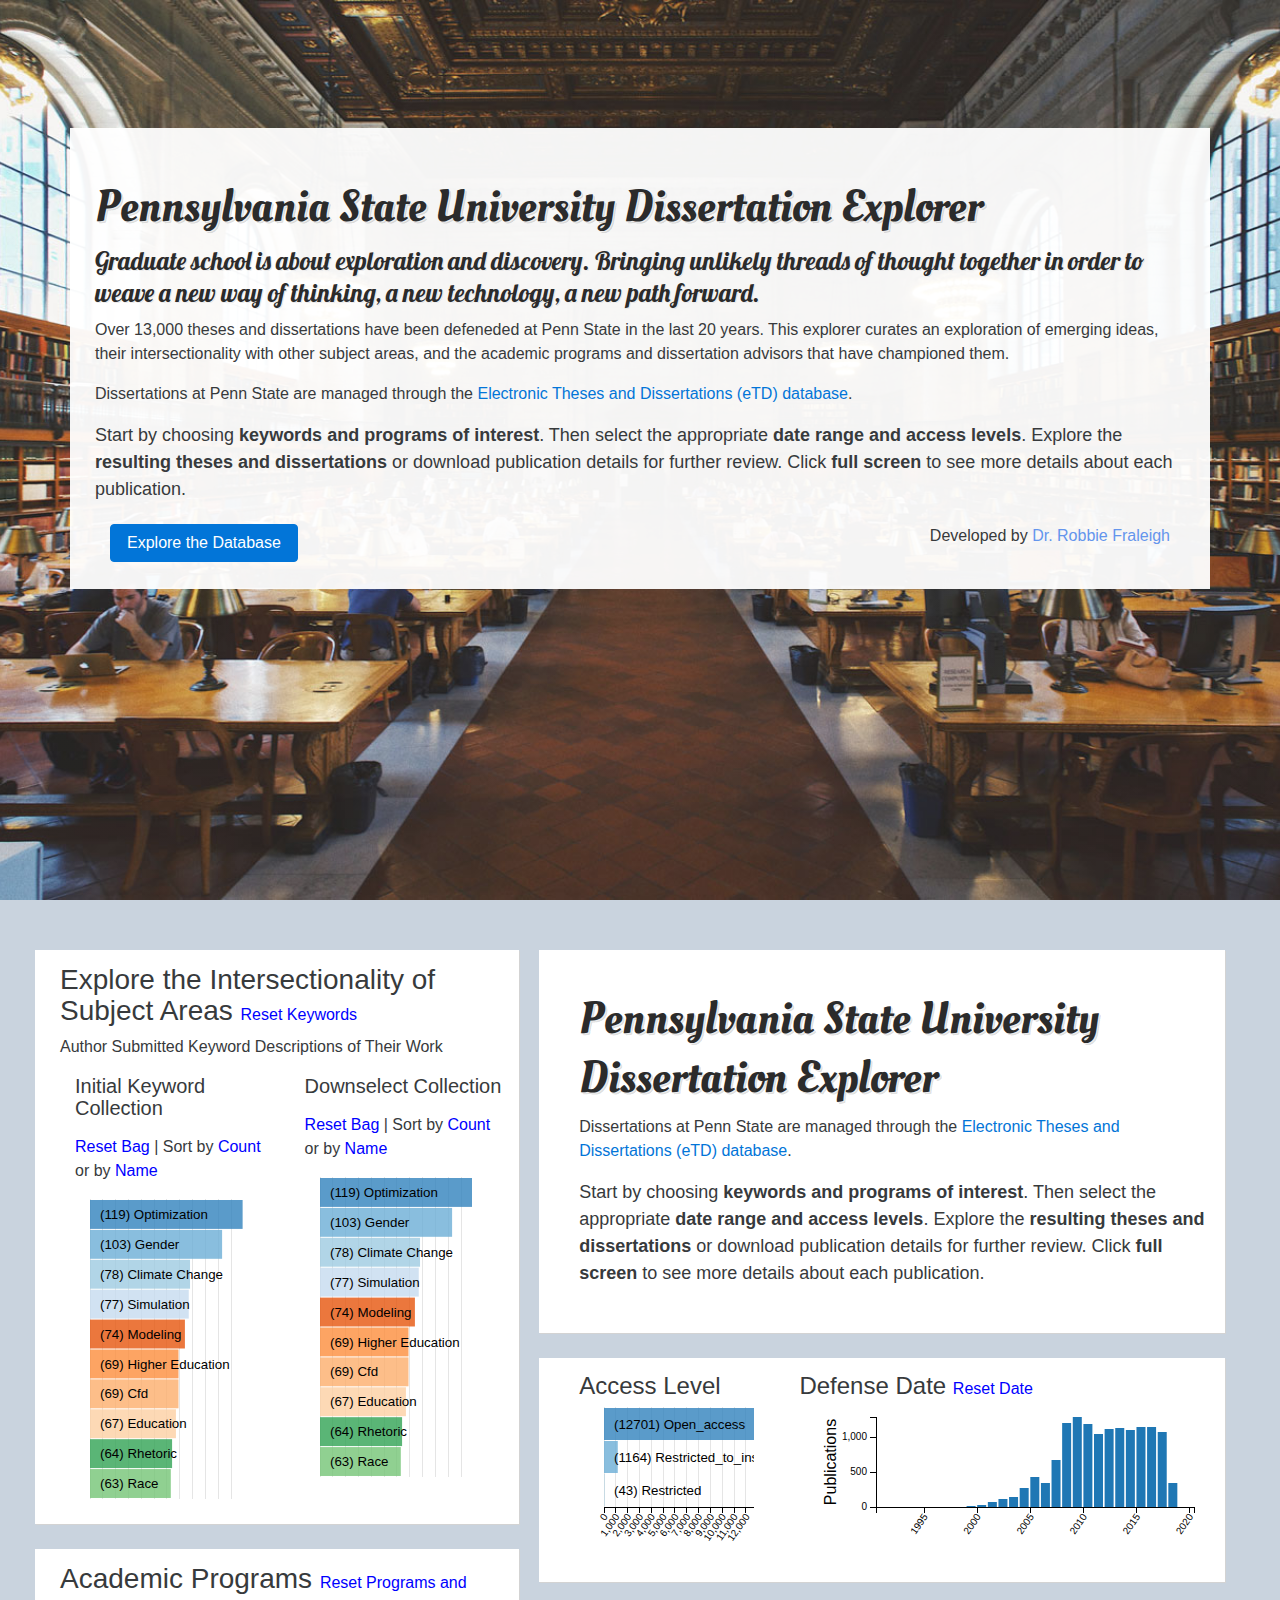
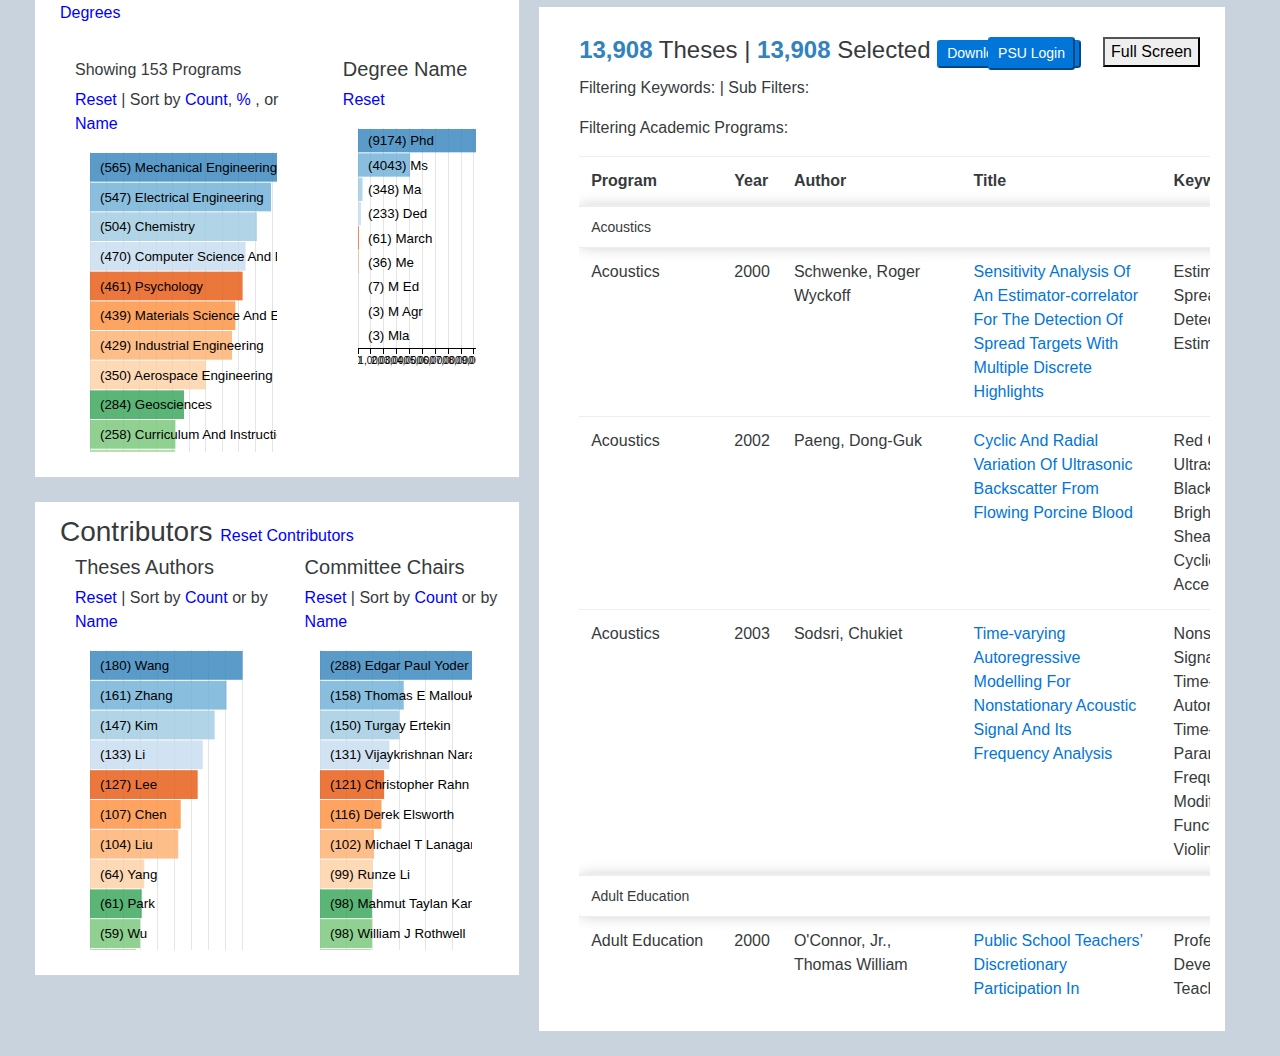
==== commit 9004f36b: "Initial Commit" ====
--- a/index.html
+++ b/index.html
@@ -1016,7 +1016,7 @@
             <div class="col-lg-7">
                 <div class="row panel">
                     <div class="col-lg-12 " style="text-align:left; padding-top:25px;padding-bottom:5px;">
-                        <h2>Pennsylvania State University Dissertation Explorer</h2>
+                        <h2 class="script">Pennsylvania State University Dissertation Explorer</h2>
                         <p>Dissertations at Penn State are managed through the <a href="https://etda.libraries.psu.edu/">Electronic Theses and Dissertations (eTD) database</a>.</p>
                         <p style="font-size:18px;">Start by choosing <span class="research_area_popup" style="font-weight:bold;">keywords and programs of interest</span>.
                             Then select the appropriate <span class="research_area_popup" style="font-weight:bold;">date range and access levels</span>.
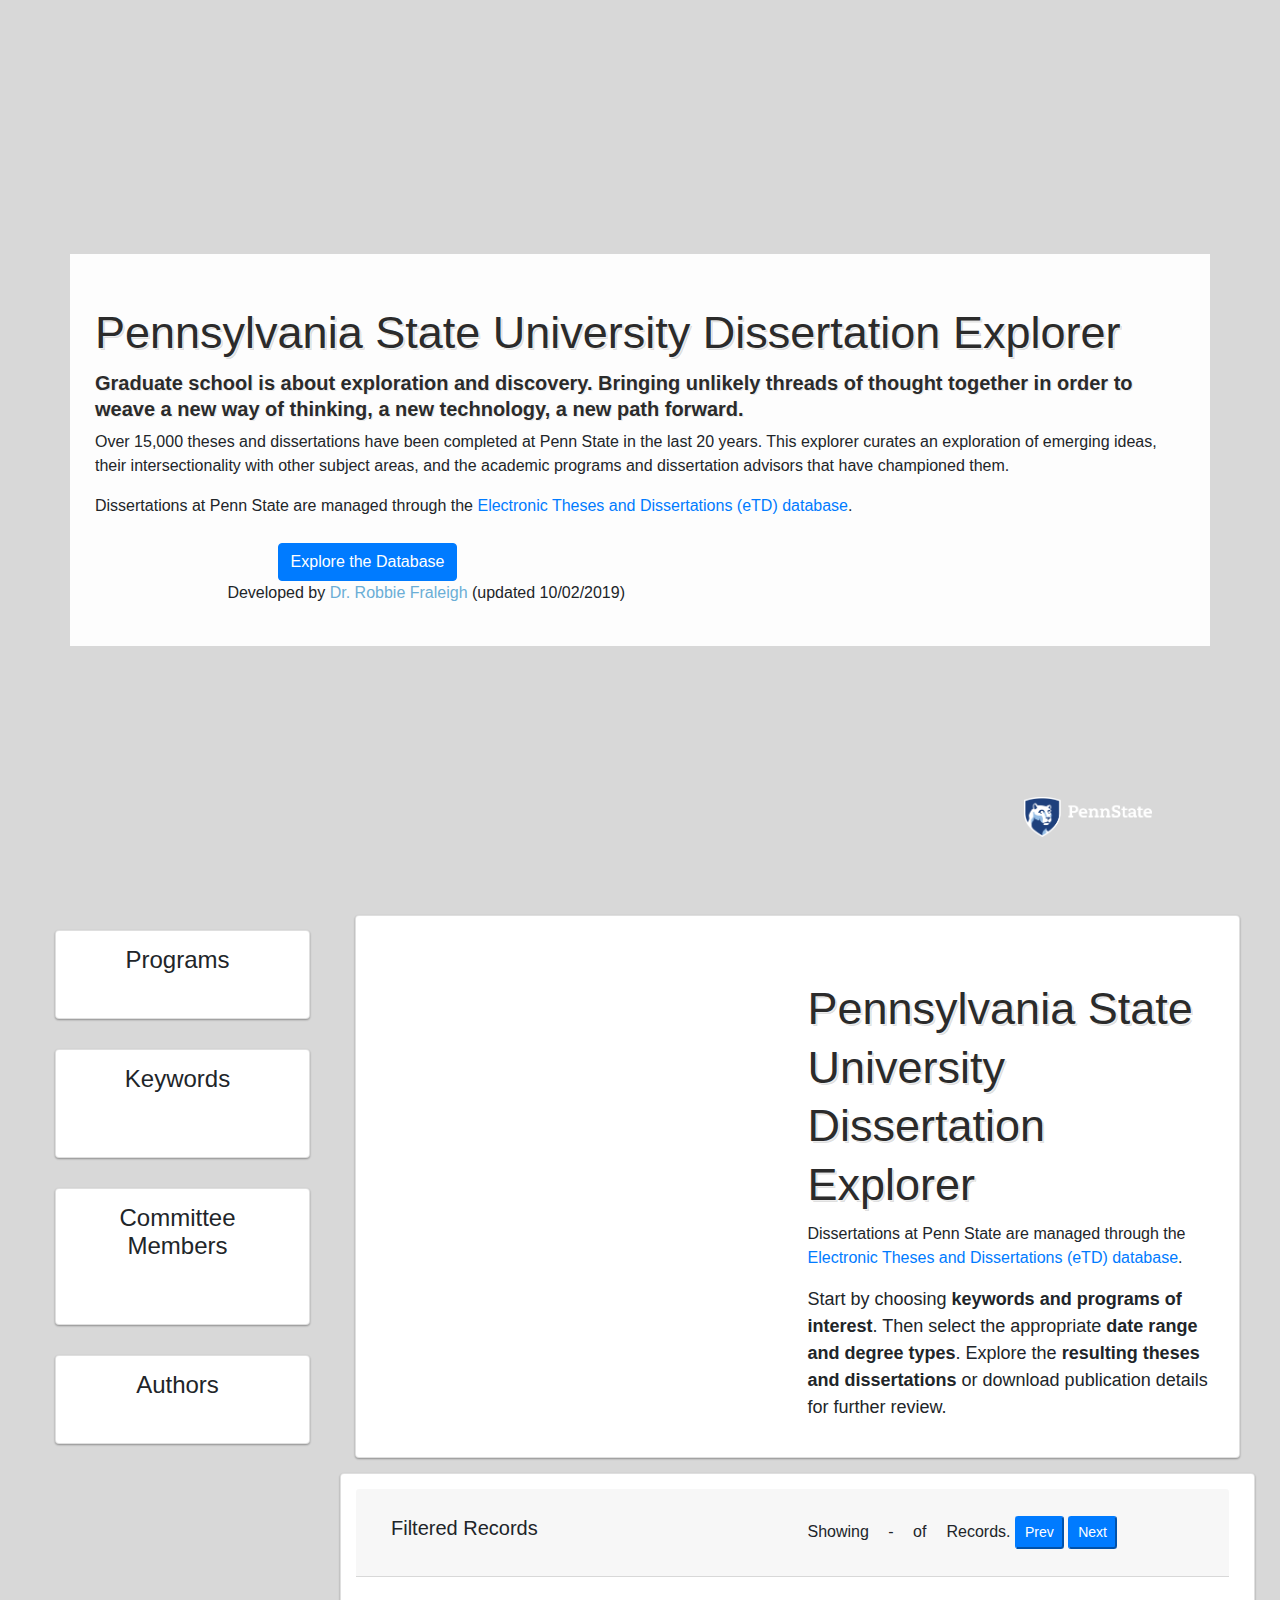
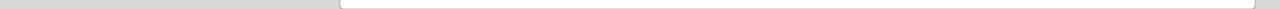
==== commit d2c050c4: "Update to D3v5" ====
--- a/index.html
+++ b/index.html
@@ -1,1113 +1,216 @@
 <!DOCTYPE html>
 <html lang="en">
 <head>
-    <meta charset="UTF-8">
-    <title>PSU Dissertation Explorer</title>
-    <script type="text/javascript" src="static/dc.js_2.1.10/web/js/d3.js"></script>
-    <script type="text/javascript" src="static/dc.js_2.1.10/web/js/crossfilter.js"></script>
-    <script type="text/javascript" src="static/dc.js_2.1.10/web/js/dc.js"></script>
-    <script type="text/javascript" src="static/dc.js_2.1.10/src/data-grid.js"></script>
-    <script type="text/javascript" src="static/dcjs_example/underscore-min.js"></script>
-
-    <script type="text/javascript" src="static/dc_leaflet/web/js/leaflet.js"></script>
-    <script src="static/dc_leaflet/web/js/colorbrewer.js"></script>
-    <script type="text/javascript" src="static/dc_leaflet/web/js/leaflet.markercluster.js"></script>
-    <script type="text/javascript" src="static/dc_leaflet/web/js/dc.leaflet.js"></script>
-    <script type="text/javascript" src="static/dc.js_2.1.10/web/js/d3-queue.v3.min.js"></script>
-
-<script src="static/dcjs_example/jquery.min.js"></script>
-	<link type="text/css" href="static/dc.js_2.1.10/web/css/dc.css" rel="stylesheet"/>
-    <link type="text/css" href="static/bootstrap_4.0/css/bootstrap_4.0.0-alpha.3.css" rel="stylesheet">
-    <link type="text/css" href="static/dc_leaflet/web/css/leaflet.css" rel="stylesheet"/>
-	<link type="text/css" href="static/dc_leaflet/web/css/MarkerCluster.Default.css" rel="stylesheet"/>
-	<link type="text/css" href="static/dc_leaflet/web/css/MarkerCluster.css" rel="stylesheet"/>
-	<link type="text/css" href="static/dc_leaflet/web/css/leaflet-legend.css" rel="stylesheet"/>
-    <link href='https://fonts.googleapis.com/css?family=Berkshire+Swash' rel='stylesheet' type='text/css'>
-    <link href='https://fonts.googleapis.com/css?family=Oleo+Script' rel='stylesheet' type='text/css'>
-    <link href="https://fonts.googleapis.com/css?family=Lobster" rel="stylesheet">
-
-    <style>
-        .landing {
-            background:rgba(255, 255, 255, 0.95);
-            padding:25px;
-
-        }
-    .audience {
-      min-height: 30rem;
-      position: relative;
-      display: table;
-      width: 100%;
-      height: auto;
-      padding-top: 8rem;
-      padding-bottom: 8rem;
-      background: linear-gradient(90deg, rgba(255, 255, 255, 0.1) 0%, rgba(255, 255, 255, 0.1) 100%), url("static/site/img/rob-bye-325768-unsplash_small.jpg");
-      background-position: center center;
-      background-repeat: no-repeat;
-      background-size: cover;
-    }
-
-    .audience h1 {
-      font-size: 4rem;
-      margin: 0;
-      padding: 0;
-      color:white;
-
-    }
-
-    @media (min-width: 992px) {
-      .audience {
-        height: 100vh;
-      }
-      .audience h1 {
-        font-size: 5.5rem;
-      }
-    }
-
-
-
-        td._0 {
-            min-width:100px;
-            max-width:200px;
-        }
-        td._3 {
-            min-width:200px;
-            max-width:900px;
-
-        }
-
-        h2.script {
-          font: 400 45px/1.3 'Oleo Script', Helvetica, sans-serif;
-          color: #2b2b2b;
-          text-shadow: 1px 1px 0px #ededed, 2px 2px 0px rgba(0,0,0,0.15);
-        }
-        h4.script{
-          font: 400 25px/1.3 'Lobster', Helvetica, sans-serif;
-          color: #2b2b2b;
-          text-shadow: 1px 1px 0px #ededed, 1px 1px 0px rgba(0,0,0,0.15);
-        }
-        .panel{
-            background:white;
-            box-shadow: 1px 1px lightgray;
-            padding-top:15px;
-            padding-bottom:25px;
-            padding-left:25px;
-            margin-right:5px;
-            margin-bottom:25px;
-        }
-
-        #dissertation_table.fullscreen{
-            z-index: 9999;
-            width: 100%;
-            height: 100%;
-            position: fixed;
-            padding-top:25px;
-            top: 0;
-            left: 0;
-            background:#f2f2f2;
-         }
-        .keywords g.row text,
-        .sub_keywords g.row text,
-        .programs g.row text,
-        .degree_name g.row text,
-        .committee g.row text,
-        .authors g.row text,
-        .access g.row text{
-            fill: black;
-            font-size:10pt;
-            }
-    </style>
+   <meta charset="UTF-8">
+    <title>Penn State Dissertation Explorer</title>
+
+    <script type="text/javascript" src="assets/site/dcjs-3.0.12/js/d3.js"></script>
+    <script type="text/javascript" src="assets/site/dcjs-3.0.12/js/crossfilter.js"></script>
+    <script type="text/javascript" src="assets/site/dcjs-3.0.12/js/dc.js"></script>
+    <script type="text/javascript" src="assets/site/jquery-3.4.1.js"></script>
+
+    <script type="text/javascript" src="assets/site/bootstrap_4.0/js/bootstrap.js"></script>
+    <script type="text/javascript" src="assets/site/bootstrap_4.0/js/bootstrap.bundle.js"></script>
+
+
+    <script type="text/javascript" src="assets/site/colorbrewer.js"></script>
+    <script type="text/javascript" src="assets/site/d3.layout.cloud.js"></script>
+
+    <link href="assets/site/dcjs-3.0.12/css/dc.css" rel="stylesheet">
+
+    <link href="assets/site/bootstrap_4.0/css/bootstrap.min.css" rel="stylesheet">
+
+    <link href="assets/app/css/header.css" rel="stylesheet">
+
+    <link href="assets/app/css/body.css" rel="stylesheet">
+    <link href="assets/app/css/featherlight.css" rel="stylesheet">
+    <link href="assets/app/css/override.css" rel="stylesheet">
+
+
 </head>
 <body>
-    <script>
-        function grid(selector, dataset){
-            var data = dataset['research']
-            //console.log('Data', data)
-            var dissertations = crossfilter(data),
-                all = dissertations.groupAll();
-
-            dc.dataCount(".dc-data-count")
-                        .dimension(dissertations)
-                        .group(all);
-
-            function roundMonths(date) {
-                        date.setDate(1);
-                        return date;
-                    }
-
-            function remove_empty_bins(source_group) {
-                return {
-                    all: function () {
-                        return source_group.top(15).filter(function (d) {
-                            return d.value != 0;
-                        });
-                    }
-                };
-            }
-
-            function remove_empty_bins_50(source_group) {
-                return {
-                    all: function () {
-                        return source_group.top(50).filter(function (d) {
-                            return d.value != 0;
-                        });
-                    }
-                };
-            }
-
-            function remove_empty_text_bins(source_group) {
-                return {
-                    all: function () {
-                        return source_group.all().filter(function (d) {
-                            return d.key != "";
-                        });
-                    }
-                };
-            }
-
-            function remove_empty_bins_all(source_group) {
-                return {
-                    all: function () {
-                        return source_group.all().filter(function (d) {
-                            return (d.value > 0 & d.key != "");
-                        });
-                    }
-                };
-            }
-
-            function remove_negative_bins_all(source_group) {
-                return {
-                    all: function () {
-                        return source_group.all().filter(function (d) {
-                            return ( d.key != "" & d.key!='others');
-                        });
-                    }
-                };
-            }
-
-            function remove_negative_top_N(source_group,n) {
-                return {
-                    all: function () {
-                        return source_group.top(n).filter(function (d) {
-                            return ( d.key != "-1" & d.key!='others');
-                        });
-                    }
-                };
-            }
-
-            function remove_negative_bins_top50(source_group) {
-                return {
-                    all: function () {
-                        return source_group.top(50).filter(function (d) {
-                            return ( d.key != "-1");
-                        });
-                    }
-                };
-            }
-            function filter_dimension_by_search(source_group,search_list) {
-                return {
-                    all: function () {
-                        return source_group.all().filter(function (d) {
-                            return ( search_list.indexOf(d.key) != -1);
-                        });
-                    }
-                };
-            }
-
-            function rotateBarChartLabels(classvar) {
-                d3.selectAll(selector + ' .' + classvar + '  g .axis.x text')
-                    .style("text-anchor", "end")
-                    .attr("transform", function (d) {
-                        return "rotate(-55, -4, 9) ";
-                    });
-            }
-            function rotateRowChartLabels(classvar) {
-                d3.selectAll(selector + ' .' + classvar + '  g .tick text')
-                    .style("text-anchor", "end")
-                    .attr("transform", function (d) {
-                        return "rotate(-55, -4, 9) ";
-                    });
-            }
-
-            function toTitleCase(str) {
-                return str.replace(/\w\S*/g, function (txt) {
-                    return txt.charAt(0).toUpperCase() + txt.substr(1).toLowerCase();
-                });
-            }
-
-
-            function addXLabel(classvar, textcontent) {
-                var target = d3.select('.' + classvar + ' svg')
-                if (target.select('text.x-axis-label').empty()) {
-                    target
-                        .append("text")
-                        .attr("class", "x-axis-label")
-                        .attr("text-anchor", "middle")
-                        .attr("x", $('div.' + classvar + '').width() / 2)
-                        .attr("y", $('div.' + classvar + '').height() - 50)
-                        .text(textcontent)
-                }
-            }
-
-             //--------- STYLES -----------------
-            var pixels_per_row = 30;
-            var label_offset = -10;
-            // ---------------------------------
-
-            var link_base = "https://etda.libraries.psu.edu/files/final_submissions/"
-            //-----------------------------------------------------
-            var keywords = dissertations.dimension(function (d) {
-                if (typeof d.keyword_ssim == "undefined") return "";
-                var filt = [];
-                d.keyword_ssim.forEach(function(e){filt.push(toTitleCase(e.toLowerCase()))});
-                return filt
-            }, true);
-            var keywordsGroup = remove_negative_top_N(keywords.group().reduceSum(function (d) {
-                return 1;
-            }),500);
-            //console.log('Keywords', keywordsGroup.all())
-             //-----------------------------------------------------
-            var keywords_sub = dissertations.dimension(function (d) {
-                if (typeof d.keyword_ssim == "undefined") return "";
-                var filt = [];
-                d.keyword_ssim.forEach(function(e){filt.push(toTitleCase(e.toLowerCase()))});
-                return filt
-            }, true)
-            var keywords_subGroup = remove_negative_top_N(keywords_sub.group().reduceSum(function (d) {
-                return 1;
-            }),500);
-            //console.log('SubKeywords', keywords_subGroup.all())
-            //-----------------------------------------------------
-            var access_level = dissertations.dimension(function (d) {
-                if (typeof d.access_level_ss == "undefined") return "";
-                return d.access_level_ss;
-            }, false);
-            var access_levelGroup = remove_negative_bins_all(access_level.group().reduceSum(function (d) {
-                return 1;
-            }));
-            console.log('Access Level', access_levelGroup.all())
-//-----------------------------------------------------
-            var committee = dissertations.dimension(function (d) {
-                if (typeof d.committee_member_name_ssim == "undefined") return "";
-                return d.committee_member_name_ssim;
-            }, true);
-            var committeeGroup = remove_negative_top_N(committee.group().reduceSum(function (d) {
-                return 1;
-            }),250);
-            console.log(committeeGroup.all())
-            //-----------------------------------------------------
-            var degree_name = dissertations.dimension(function (d) {
-                if (typeof d.degree_name_ssi == "undefined") return "";
-                return d.degree_name_ssi;
-            }, false);
-            var degree_nameGroup = remove_negative_bins_all(degree_name.group().reduceSum(function (d) {
-                return 1;
-            }));
-            console.log(degree_nameGroup.all())
-            //-----------------------------------------------------
-            var degree_type = dissertations.dimension(function (d) {
-                if (typeof d.degree_type_ssi == "undefined") return "";
-                return d.degree_type_ssi;
-            }, false);
-            var degree_typeGroup = remove_negative_bins_all(degree_type.group().reduceSum(function (d) {
-                return 1;
-            }));
-            console.log(degree_typeGroup.all())
-
-            //-----------------------------------------------------
-            var last_name = dissertations.dimension(function (d) {
-                if (typeof d.last_name_ssi == "undefined") return "";
-                return d.last_name_ssi;
-            }, false);
-            var last_nameGroup = remove_negative_top_N(last_name.group().reduceSum(function (d) {
-                return 1;
-            }),250);
-            console.log(last_nameGroup.all())
-            //-----------------------------------------------------
-            var program = dissertations.dimension(function (d) {
-                if (typeof d.program_name_ssi == "undefined") return "";
-                return d.program_name_ssi;
-            }, false);
-            var programGroup = remove_negative_bins_all(program.group().reduceSum(function (d) {
-                return 1;
-            }));
-            console.log(programGroup.all())
-             //-----------------------------------------------------
-            var semester = dissertations.dimension(function (d) {
-                if (typeof d.semester_ssi == "undefined") return "";
-                return d.semester_ssi;
-            }, false);
-            var semesterGroup = remove_negative_bins_all(semester.group().reduceSum(function (d) {
-                return 1;
-            }));
-            console.log(semesterGroup.all())
-             //-----------------------------------------------------
-            var year = dissertations.dimension(function (d) {
-                if (typeof d.year_isi == "undefined") return "";
-                return new Date(d3.time.format("%Y").parse(d.year_isi.toString()));
-            }, false);
-            var yearGroup = remove_negative_bins_all(year.group().reduceSum(function (d) {
-                return 1;
-            }));
-            console.log('YEAR', yearGroup.all())
-
-            //-----------------------------------------------------
-           /* var full_date = dissertations.dimension(function (d,i) {
-                if (typeof d.defended_at_dtsi == "undefined") return "";
-                var temp = new Date(d3.time.format("%Y-%m-%dT%H:%M:%SZ").parse(d.defended_at_dtsi.toString()))
-                if (temp.getFullYear()>2020){temp.setFullYear(d.year_isi)}
-                return temp;
-            }, false);
-            var full_dateGroup = remove_empty_bins_all(full_date.group().reduceSum(function (d) {
-                return 1;
-            }));
-            console.log('Full Date', full_dateGroup.all())*/
-
-            //------------ CHARTS -----------------------------
-             function order_by_name(chart){
-                chart.ordering(function (d) {
-                            return d.key
-                        });
-                chart.redraw();
-            }
-            function order_by_value(chart){
-                chart.label(function (d) {
-
-                            return '(' + d.value + ')  ' + toTitleCase(d.key)
-                        })
-                    .ordering(function (d) {
-                            return -d.value
-                        });
-                chart.redraw();
-            }
-
-            function order_by_perc(chart,group){
-                var total = 0;
-                group.all().forEach(function(d){
-                    total+=d.value;
-                });
-                console.log('TOTAL', total)
-                chart.label(function (d) {
-                            return '(' + Math.round(100*(d.value/total)) + '%)  ' + toTitleCase(d.key)
-                        })
-                chart.redraw();
-            }
-
-            var bar_access = dc.rowChart(selector + " .access");
-            bar_access
-                        .width($('div.access').width())
-                        .height($('div.access').height())
-                        //.height(access_levelGroup.all().length*pixels_per_row)
-                        //.height(1000 * pixels_per_row).cap(1000)
-                        .gap(1)
-                        .margins({top: 0, right: 0, bottom: 50, left: 10})
-                        .labelOffsetX(-label_offset)
-                        .label(function (d) {
-                            return '(' + d.value + ')  ' + toTitleCase(d.key)
-                        })
-                        .elasticX(true)
-                        .dimension(access_level)
-                        .group(access_levelGroup)
-                        .ordering(function (d) {
-                            return -d.value
-                        })
-                    .on('pretransition', function () {
-                            rotateRowChartLabels('access');
-
-                        });
-            //----------------------------------------------
-            var bar_keywords = dc.rowChart(selector + " .keywords");
-            bar_keywords
-                        .width($('div.keywords').width()*.9)
-                        .height(keywordsGroup.all().length*pixels_per_row)
-                        //.height(1000 * pixels_per_row).cap(1000)
-                        .gap(1)
-                        .margins({top: 0, right: 0, bottom: 50, left: 0})
-                        .x(d3.scale.ordinal())
-                        .labelOffsetX(-label_offset)
-                        .label(function (d) {
-                            return '(' + d.value + ')  ' + toTitleCase(d.key)
-                        })
-                        .elasticX(true)
-                        .dimension(keywords)
-                        .group(keywordsGroup)
-                        .ordering(function (d) {
-                            return -d.value
-                        });
-
-
-            d3.select('span.keyword_name').on('click',function(){return order_by_name(bar_keywords)});
-            d3.select('span.keyword_value').on('click',function(){return order_by_value(bar_keywords)});
-
-
-            //-------------------------------
-            var bar_subkeywords = dc.rowChart(selector + " .sub_keywords");
-            bar_subkeywords
-                        .width($('div.sub_keywords').width()*.9)
-                        .height(keywords_subGroup.all().length*pixels_per_row)
-                        //.height(1000 * pixels_per_row).cap(1000)
-                        .gap(1)
-                        .margins({top: 0, right: 0, bottom: 50, left: 0})
-                        .x(d3.scale.ordinal())
-                        .labelOffsetX(-label_offset)
-                        .label(function (d) {
-                            return '(' + d.value + ')  ' + toTitleCase(d.key)
-                        })
-                        .elasticX(true)
-                        .dimension(keywords_sub)
-                        .group(keywords_subGroup)
-                        .ordering(function (d) {
-                            return -d.value
-                        });
-            d3.select('span.subkeyword_name').on('click',function(){return order_by_name(bar_subkeywords)});
-            d3.select('span.subkeyword_value').on('click',function(){return order_by_value(bar_subkeywords)});
-            //------------------------------
-            var bar_program = dc.rowChart(selector + " .programs");
-            bar_program
-                .width($('div.programs').width()*.9)
-                .height(programGroup.all().length*pixels_per_row)
-                //.height(1000 * pixels_per_row).cap(1000)
-                .gap(1)
-                .margins({top: 0, right: 0, bottom: 50, left: 0})
-                .x(d3.scale.ordinal())
-                .labelOffsetX(-label_offset)
-                .label(function (d) {
-                    return '(' + d.value + ')  ' + toTitleCase(d.key)
-                })
-                .elasticX(true)
-                .dimension(program)
-                .group(programGroup)
-                .ordering(function (d) {
-                    return -d.value
-                });
-
-            var bar_committee = dc.rowChart(selector + " .committee");
-            bar_committee
-                .width($('div.committee').width()*.9)
-                .height(committeeGroup.all().length*pixels_per_row)
-                //.height(1000 * pixels_per_row).cap(1000)
-                .gap(1)
-                .margins({top: 0, right: 0, bottom: 50, left: 0})
-                .x(d3.scale.ordinal())
-                .labelOffsetX(-label_offset)
-                .label(function (d) {
-                    return '(' + d.value + ')  ' + toTitleCase(d.key)
-                })
-                .elasticX(true)
-                .dimension(committee)
-                .group(committeeGroup)
-                .ordering(function (d) {
-                    return -d.value
-                });
-
-            var bar_author = dc.rowChart(selector + " .authors");
-            bar_author
-                .width($('div.authors').width()*.9)
-                .height(last_nameGroup.all().length*pixels_per_row)
-                //.height(1000 * pixels_per_row).cap(1000)
-                .gap(1)
-                .margins({top: 0, right: 0, bottom: 50, left: 0})
-                .x(d3.scale.ordinal())
-                .labelOffsetX(-label_offset)
-                .label(function (d) {
-                    return '(' + d.value + ')  ' + toTitleCase(d.key)
-                })
-                .elasticX(true)
-                .dimension(last_name)
-                .group(last_nameGroup)
-                .ordering(function (d) {
-                    return -d.value
-                });
-
-             var bar_date = dc.barChart(selector+ ' .year_date')
-             bar_date
-                        .width($('div.year_date').width())
-                        .height($('div.year_date').height())
-                        .margins({top: 10, right: 0, bottom: 50, left: 50})
-                        .x(d3.time.scale().domain([new Date(1990, 5, 20, 12), new Date(2020, 5, 20, 18)]).range([new Date(1990, 5, 20, 12), new Date(2020, 5, 20, 18)]))
-                        .yAxis(d3.svg.axis().ticks(4).orient('left'))
-                        .xUnits(d3.time.years)
-                        .brushOn(true)
-                        .elasticX(false)
-                        .elasticY(true)
-                        //.xAxisLabel('Publication Date')
-                        .yAxisLabel('Publications')
-                        .dimension(year)
-                        .barPadding(0.1)
-                        .outerPadding(0.05)
-                        .group(yearGroup)
-                        .on('pretransition', function () {
-                            rotateBarChartLabels('year_date');
-                            bar_date.select('g text.x-axis-label').attr("y", "10")
-                            bar_date.select('g text.y-axis-label').attr("y", "10")
-                        });
-
-             /*var bar_fulldate = dc.barChart(selector+ ' .full_date')
-             bar_fulldate
-                        .width($('div.full_date').width())
-                        .height($('div.full_date').height())
-                        .margins({top: 10, right: 0, bottom: 50, left: 50})
-                        .x(d3.time.scale())//.domain([new Date(1990, 5, 20, 12), new Date(2020, 5, 20, 18)]).range([new Date(1990, 5, 20, 12), new Date(2020, 5, 20, 18)]))
-                        .yAxis(d3.svg.axis().ticks(4).orient('left'))
-                        .xUnits(d3.time.months)
-                        .brushOn(true)
-                        .elasticX(true)
-                        .elasticY(true)
-                        //.xAxisLabel('Publication Date')
-                        .yAxisLabel('Publications')
-                        .dimension(full_date)
-                        .barPadding(0.1)
-                        .outerPadding(0.05)
-                        .group(full_dateGroup)
-                        .on('pretransition', function () {
-                            rotateBarChartLabels('year_date');
-                            bar_date.select('g text.x-axis-label').attr("y", "10")
-                            bar_date.select('g text.y-axis-label').attr("y", "10")
-                        });
-*/
-            var bar_degree_name = dc.rowChart(selector + " .degree_name");
-            bar_degree_name
-                        .width($('div.degree_name').width()*.9)
-                        .height(degree_nameGroup.all().length*pixels_per_row)
-                        //.height(1000 * pixels_per_row).cap(1000)
-                        .gap(1)
-                        .margins({top: 0, right: 0, bottom: 50, left: 0})
-                        .x(d3.scale.ordinal())
-                        .labelOffsetX(-label_offset)
-                        .label(function (d) {
-                            return '(' + d.value + ')  ' + toTitleCase(d.key)
-                        })
-                        .elasticX(true)
-                        .dimension(degree_name)
-                        .group(degree_nameGroup)
-                        .ordering(function (d) {
-                            return -d.value
-                        })
-
-
-            //--- INITIALIZE --------
-            d3.select('span.program_total').text(programGroup.all().filter(function(e){return e.value>0}).length)
-
-
-             function remove_from_subkeywords(source_group,target_chart, n) {
-                        return {
-                            all: function () {
-                                return source_group.all().filter(function (d) {
-                                     return ( d.key != "-1" & d.key!='others' & (target_chart.filters().indexOf(d.key)==-1));
-                                });
-                            }
-                        };
-                    }
-            var allcharts = [
-                bar_program,
-                bar_keywords,
-                bar_subkeywords,
-                bar_author,
-                bar_committee,
-                bar_degree_name
-            ];
-            allcharts.forEach(function(chart){chart.on('filtered',function(d){
-                d3.select('span.program_total').text(programGroup.all().filter(function(e){return e.value>0}).length)
-                if (chart==bar_keywords){
-                   keywords_subGroup = remove_from_subkeywords(keywords_subGroup,bar_keywords,1000)
-                   bar_subkeywords.group(keywords_subGroup)
-                    dc.redrawAll();
-                   d3.select('span.keyword_filters').text(function(d){return bar_keywords.filters()})
-                    }
-                if (chart==bar_subkeywords){
-                   keywordsGroup = remove_from_subkeywords(keywordsGroup,bar_subkeywords,1000)
-                   bar_keywords.group(keywordsGroup)
-                    dc.redrawAll();
-                    d3.select('span.subkeyword_filters').text(function(d){return bar_subkeywords.filters()})
-
-                    }
-                if (chart==bar_program) {
-                    d3.select('span.program_filters').text(function(d){return bar_program.filters()})
-                }
-            })});
-
-
-
-            d3.select('span.program_name').on('click',function(){return order_by_name(bar_program)});
-            d3.select('span.program_value').on('click',function(){return order_by_value(bar_program)});
-            d3.select('span.program_perc').on('click',function(){return order_by_perc(bar_program,programGroup)});
-
-
-
-
-
-
-
-            //---------- TABLE ---------------------
-             var pub_table = dc.dataTable('.dc-data-table');
-                    pub_table
-                        .width($('div.dc-data-table').width())
-                        .height($('div.dc-data-table').height())
-                        .dimension(year)
-                        .group(function (d) {
-                            if (typeof d.program_name_ssi == "undefined") return "";
-                            return d.program_name_ssi
-                        })
-                        .size(500)
-                        .columns([
-                            function (d) {
-                                return d.program_name_ssi
-                            },
-                            function (d) {
-                                return d.year_isi
-                            },
-                            function (d) {
-                                return d.author_name_tesi
-                            },
-                            function (d,i) {
-                                var return_text = "";
-
-                                if (typeof d.title_ssi == "undefined") return_text="<i>None Listed</i>";
-                                if (typeof d.final_submission_file_isim == "undefined") {
-                                    if (d.access_level_ss =='restricted') return_text= '<i>(Restricted)</i style="color:darkred"> '+toTitleCase(d.title_ssi);
-                                    if (d.access_level_ss =='restricted_to_institution') return_text= '<i style="color:darkred">(Requires Login)</i> '+toTitleCase(d.title_ssi);
-                                    return_text= toTitleCase(d.title_ssi);
-                                }
-
-                                else{
-                                   var linked_title = '<a href="https://etda.libraries.psu.edu/files/final_submissions/'+d.final_submission_file_isim[0]+'">'+toTitleCase(d.title_ssi)+'</a>';
-                                     if (d.access_level_ss =='restricted') return_text= '<i style="color:darkred">(Restricted)</i> '+linked_title;
-                                     if (d.access_level_ss =='restricted_to_institution') return_text= '<i style="color:darkred">(Requires Login)</i> '+linked_title;
-                                    return_text= linked_title;
-                                }
-                                //return_text += "<br><br>"+d.abstract_tesi.slice(0,1000)
-                                return return_text
-
-                            },
-                            function (d) {
-                                var listing = "";
-                                if (typeof d.keyword_ssim == "undefined") return "<i>None Listed</i>";
-                                if (d.keyword_ssim.length!=0) {
-                                    d.keyword_ssim.forEach(function (i, j) {
-                                        listing += toTitleCase(i) + "<br>"
-                                    });
-                                    return listing
-                                }
-                                else return "<i>None Listed</i>"
-                            },
-                             function (d) {
-                                var listing = "";
-                                if (typeof d.committee_member_role_ssim == "undefined") return "<i>None Listed</i>";
-                                if (d.committee_member_role_ssim.length!=0) {
-                                    d.committee_member_role_ssim.forEach(function (i, j) {
-                                        if ((i.toLowerCase().indexOf('dissertation advisor')!=-1) | (i.toLowerCase().indexOf('committee chair')!=-1)) {
-                                            listing += toTitleCase(i) + "<br>"
-                                        }
-                                    });
-                                    return listing
-                                }
-                                else return "<i>None Listed</i>"
-                        }
-                        ])
-                        .order(d3.ascending)
-                        .on('renderlet', function (table) {
-                            table.selectAll('.dc-table-group').classed('info', true);
-
-                        })
-
-
-
-
-            function replaceAll(str, find, replace) {
-            return str.replace(new RegExp(escapeRegExp(find), 'g'), replace);
-        }
-        function escapeRegExp(str) {
-            return str.replace(/([.*+?^=!:${}()|\[\]\/\\])/g, "\\$1");
-        }
-        function exportToCsv() {
-           var filename = 'dissertation_export.csv';
-           var rows = program.top(Infinity);
-           rows.sort(function(a,b){
-                  if (a.program_name_ssi===b.program_name_ssi){
-                     return (b.year_isi-a.year_isi);
-                  } else if(a.program_name_ssi>b.program_name_ssi){
-                     return 1;
-                  } else if(a.program_name_ssi<b.program_name_ssi){
-                     return -1;
-                  }
-               });
-            var fields = [];
-            var discard_fields = [
-                'file_name_ssim',
-                'final_submission_file_isim',
-                'id',
-                'released_metadata_at_dtsi',
-                'score',
-                'title_tesi',
-                'db_id',
-                'download_access_group_ssim',
-                'last_name_tesi',
-                'degree_type_slug_ssi',
-                'program_name_tesi',
-                'committee_member_name_ssim',
-                'committee_member_name_tesim',
-                'committee_member_and_role_tesim',
-                'keyword_tesim',
-                'committee_member_email_ssim'
-                ];
-
-
-            Object.keys(rows[0]).forEach(function(d){if (discard_fields.indexOf(d) == -1){fields.push(d)}})
-
-            fields.splice(0, 0, fields.splice(fields.indexOf("abstract_tesi"), 1)[0])
-            fields.splice(0, 0, fields.splice(fields.indexOf("title_ssi"), 1)[0])
-            fields.splice(0, 0, fields.splice(fields.indexOf("author_name_tesi"), 1)[0])
-            fields.splice(0, 0, fields.splice(fields.indexOf('year_isi'), 1)[0])
-            fields.splice(0, 0, fields.splice(fields.indexOf('program_name_ssi'), 1)[0])
-
-            var replacer = function(key, value) { return value === 'nan' ? '' : value };
-            var csv ="";
-           csv+=fields.join(',')+'\r\n';
-           rows.forEach(function(d){
-                var row = [];
-                fields.forEach(function(e) {
-                        if (typeof d[e] == "undefined") {row.push("")
-                        }
-                        else {
-                            var row_data = JSON.stringify(d[e], replacer);
-                            row_data = replaceAll(row_data, '[', '');
-                            row_data = replaceAll(row_data, ']', '');
-                            row_data = replaceAll(row_data, '"', '');
-                            row_data = '"' + row_data + '"';
-                            row.push(row_data)
-                        }
-                });
-                csv+=row.join(',')+'\r\n';
-            });
-
-            var hiddenElement = document.createElement('a');
-                hiddenElement.href = 'data:text/csv;charset=utf-8,' + csv;
-                hiddenElement.target = '_blank';
-                hiddenElement.download = filename;
-                hiddenElement.click();
-        }
-
-        d3.select('span.reset_keywords').on('click',function(d){bar_keywords.filter(null);dc.redrawAll();})
-        d3.select('span.reset_date').on('click',function(d){bar_date.filter(null);dc.redrawAll();})
-
-        d3.select('span.reset_subkeywords').on('click',function(d){bar_subkeywords.filter(null);dc.redrawAll();})
-        d3.select('span.reset_programs').on('click',function(d){bar_program.filter(null);dc.redrawAll();})
-        d3.select('span.reset_degree_name').on('click',function(d){bar_degree_name.filter(null);dc.redrawAll();})
-
-        d3.select('span.reset_all_keywords').on('click',function(d){bar_subkeywords.filter(null); bar_keywords.filter(null);dc.redrawAll();});
-        d3.select('span.reset_all_programs').on('click',function(d){bar_program.filter(null);bar_degree_name.filter(null); dc.redrawAll();});
-        d3.select('span.reset_all_contributors').on('click',function(d){bar_committee.filter(null);bar_author.filter(null); dc.redrawAll();});
-
-
-
-
-
-        d3.select('button.download_table').on('click',exportToCsv)
-
-$('button.table_fullscreen').click(function(e){
-        $('#dissertation_table').toggleClass('fullscreen');
-            console.log('CLICKED!',d3.select('#dissertation_table').classed('fullscreen'))
-            if (d3.select('#dissertation_table').classed('fullscreen')==true){
-                pub_table
-                    .columns([
-                        function (d) {
-                            return d.program_name_ssi
-                        },
-                        function (d) {
-                            return d.year_isi
-                        },
-                        function (d) {
-                            return d.author_name_tesi
-                        },
-                        function (d,i) {
-                            var return_text = "";
-
-                            if (typeof d.title_ssi == "undefined") return_text="<i>None Listed</i>";
-                            if (typeof d.final_submission_file_isim == "undefined") {
-                                if (d.access_level_ss =='restricted') return_text= '<i>(Restricted)</i style="color:darkred"> '+toTitleCase(d.title_ssi);
-                                if (d.access_level_ss =='restricted_to_institution') return_text= '<i style="color:darkred">(Requires Login)</i> '+toTitleCase(d.title_ssi);
-                                return_text= toTitleCase(d.title_ssi);
-                            }
-
-                            else{
-                               var linked_title = '<a href="https://etda.libraries.psu.edu/files/final_submissions/'+d.final_submission_file_isim[0]+'">'+toTitleCase(d.title_ssi)+'</a>';
-                                 if (d.access_level_ss =='restricted') return_text= '<i style="color:darkred">(Restricted)</i> '+linked_title;
-                                 if (d.access_level_ss =='restricted_to_institution') return_text= '<i style="color:darkred">(Requires Login)</i> '+linked_title;
-                                return_text= linked_title;
-                            }
-                            return_text += "<br><br>"+d.abstract_tesi
-                            return return_text
-
-                        },
-                        function (d) {
-                            var listing = "";
-                            if (typeof d.keyword_ssim == "undefined") return "<i>None Listed</i>";
-                            if (d.keyword_ssim.length!=0) {
-                                d.keyword_ssim.forEach(function (i, j) {
-                                    listing += toTitleCase(i) + "<br>"
-                                });
-                                return listing
-                            }
-                            else return "<i>None Listed</i>"
-                        },
-                         function (d) {
-                            var listing = "";
-                            if (typeof d.committee_member_role_ssim == "undefined") return "<i>None Listed</i>";
-                            if (d.committee_member_role_ssim.length!=0) {
-                                d.committee_member_role_ssim.forEach(function (i, j) {
-
-                                    listing += toTitleCase(i) + "<br>"
-                                });
-                                return listing
-                            }
-                            else return "<i>None Listed</i>"
-                    }
-                    ])
-                pub_table.redraw()
-                }
-                else{
-                pub_table
-                    .columns([
-                        function (d) {
-                            return d.program_name_ssi
-                        },
-                        function (d) {
-                            return d.year_isi
-                        },
-                        function (d) {
-                            return d.author_name_tesi
-                        },
-                        function (d,i) {
-                            var return_text = "";
-
-                            if (typeof d.title_ssi == "undefined") return_text="<i>None Listed</i>";
-                            if (typeof d.final_submission_file_isim == "undefined") {
-                                if (d.access_level_ss =='restricted') return_text= '<i>(Restricted)</i style="color:darkred"> '+toTitleCase(d.title_ssi);
-                                if (d.access_level_ss =='restricted_to_institution') return_text= '<i style="color:darkred">(Requires Login)</i> '+toTitleCase(d.title_ssi);
-                                return_text= toTitleCase(d.title_ssi);
-                            }
-
-                            else{
-                               var linked_title = '<a href="https://etda.libraries.psu.edu/files/final_submissions/'+d.final_submission_file_isim[0]+'">'+toTitleCase(d.title_ssi)+'</a>';
-                                 if (d.access_level_ss =='restricted') return_text= '<i style="color:darkred">(Restricted)</i> '+linked_title;
-                                 if (d.access_level_ss =='restricted_to_institution') return_text= '<i style="color:darkred">(Requires Login)</i> '+linked_title;
-                                return_text= linked_title;
-                            }
-                            //return_text += "<br><br>"+d.abstract_tesi.slice(0,1000)
-                            return return_text
-
-                        },
-                        function (d) {
-                            var listing = "";
-                            if (typeof d.keyword_ssim == "undefined") return "<i>None Listed</i>";
-                            if (d.keyword_ssim.length!=0) {
-                                d.keyword_ssim.forEach(function (i, j) {
-                                    listing += toTitleCase(i) + "<br>"
-                                });
-                                return listing
-                            }
-                            else return "<i>None Listed</i>"
-                        },
-                         function (d) {
-                            var listing = "";
-                            if (typeof d.committee_member_role_ssim == "undefined") return "<i>None Listed</i>";
-                            if (d.committee_member_role_ssim.length!=0) {
-                                d.committee_member_role_ssim.forEach(function (i, j) {
-                                    if ((i.toLowerCase().indexOf('dissertation advisor')!=-1) | (i.toLowerCase().indexOf('committee chair')!=-1)) {
-                                            listing += toTitleCase(i) + "<br>"
-                                        }
-                                });
-                                return listing
-                            }
-                            else return "<i>None Listed</i>"
-                    }
-                    ]);
-                pub_table.redraw()
-
-            }
-         });
-
-            dc.renderAll();
-        }
-    </script>
-    <header class="audience d-flex">
-      <div class="container text-center my-auto landing">
-          <div class="mb-1 " style="text-align:left; padding-top:25px;padding-bottom:5px;">
+
+    <script type="text/javascript" src="assets/app/js/featherlight.js"></script>
+
+    <script type="text/javascript" src="assets/app/js/functions.js"></script>
+    <script type="text/javascript" src="assets/app/js/dc_dim_grp.js"></script>
+<!---->
+    <script type="text/javascript" src="assets/app/js/rowchart.js"></script>
+    <script type="text/javascript" src="assets/app/js/barchart.js"></script>
+    <script type="text/javascript" src="assets/app/js/datatable.js"></script>
+<!--    <script type="text/javascript" src="assets/app/js/graph_network.js"></script>-->
+<!--    <script type="text/javascript" src="assets/app/js/map.js"></script>-->
+
+    <script type="text/javascript" src="assets/app/js/app.js"></script>
+
+
+    <header class="audience d-flex " id="landing">
+          <div class=" psu_logo"></div>
+          <div class="client_logo "></div>
+          <div class="container text-center my-auto landing landing_header" style="visibility: visible">
+              <div class="mb-1 " style="text-align:left; padding-top:25px;padding-bottom:5px;">
                         <h2 class="script">Pennsylvania State University Dissertation Explorer</h2>
                         <h4 class="script">Graduate school is about exploration and discovery.  Bringing unlikely threads of thought together in order to weave a new
                         way of thinking, a new technology, a new path forward.</h4>
-                        <p>Over 13,000 theses and dissertations have been defeneded at Penn State in the last 20 years. This explorer curates an exploration of emerging ideas,
+                        <p>Over 15,000 theses and dissertations have been completed at Penn State in the last 20 years. This explorer curates an exploration of emerging ideas,
                             their intersectionality with other subject areas, and the academic programs and dissertation advisors that have championed them.</p>
                         <p>Dissertations at Penn State are managed through the <a href="https://etda.libraries.psu.edu/">Electronic Theses and Dissertations (eTD) database</a>.</p>
-                        <p style="font-size:18px;">Start by choosing <span class="research_area_popup" style="font-weight:bold;">keywords and programs of interest</span>.
-                            Then select the appropriate <span class="research_area_popup" style="font-weight:bold;">date range and access levels</span>.
-                            Explore the <span class="research_area_popup" style="font-weight:bold;">resulting theses and dissertations</span>
-                        or download publication details for further review. Click <b>full screen</b> to see more details about each publication.</p>
+<!--                        <p style="font-size:18px;">Start by choosing <span class="research_area_popup" style="font-weight:bold;">keywords and programs of interest</span>.-->
+<!--                            Then select the appropriate <span class="research_area_popup" style="font-weight:bold;">date range and access levels</span>.-->
+<!--                            Explore the <span class="research_area_popup" style="font-weight:bold;">resulting theses and dissertations</span>-->
+<!--                        or download publication details for further review. Click <b>full screen</b> to see more details about each publication.</p>-->
 
         </div>
           <div class="cta col-lg-6">
               <a class="btn btn-primary btn-xl js-scroll-trigger" href="#application">Explore the Database</a>
           </div>
           <div class="cta col-lg-6">
-              <p style="text-align:right;">Developed by <a style="color:cornflowerblue;" href="https://rfraleigh.github.io">Dr. Robbie Fraleigh</a></p>
+              <p style="text-align:right;">Developed by <a style="color:#6baed6;" href="https://rfraleigh.github.io">Dr. Robbie Fraleigh</a> (updated 10/02/2019)</p>
           </div>
-
-
-
-
-      </div>
-      <div class="overlay"></div>
+          </div>
+          <div class="overlay"></div>
     </header>
-    <div class="application" id="application" style="padding-left:50px;padding-right:50px;padding-top:50px;background:#c9d3de">
-
-        <div class="row">
-            <div class="col-lg-5">
-
-                <div class ="row panel">
-                    <h3>Explore the Intersectionality of Subject Areas  <span style="font-size:16px;color:blue" class="reset_all_keywords" >Reset Keywords</span></h3>
-                    <p>Author Submitted Keyword Descriptions of Their Work</p>
-                    <div class="col-lg-6">
-                        <h5>Initial Keyword Collection</h5>
-                        <p></p>
-                        <p><span class="reset_keywords" style="color:blue">Reset Bag</span> | Sort by <span class="keyword_value" style="color:blue">Count</span> or by <span class="keyword_name" style="color:blue">Name</span></p>
-                        <div class="col-lg-12 keywords" style="height:300px;overflow:auto "></div>
-                    </div>
-                    <div class="col-lg-6">
-                        <h5>Downselect Collection</h5>
-                        <p></p>
-                        <p><span class="reset_subkeywords" style="color:blue">Reset Bag</span> | Sort by <span class="subkeyword_value" style="color:blue">Count</span> or by <span class="subkeyword_name" style="color:blue">Name</span></p>
-
-                        <div class="col-lg-12 sub_keywords" style="height:300px;overflow:auto "></div>
+    <div id="application">
+        <div class="container-fluid" style="padding-left:25px;padding-right:25px;">
+            <div class="row">
+                <div class="col-lg-3">
+                    <div class="row panel-item" style="display:flex;flex-flow:column; justify-content:space-between">
+                        <div class="col-lg-12 card"  id="program-card" style="">
+                            <div class="header">
+                                <div class="header-title" style="display:inline-block; text-align:center">
+                                    <h4>Programs</h4>
+                                </div>
+                                <div class="header-icon" style="display:inline-block; float:right"></div>
+                            </div>
+                            <div class="row">
+
+                                <div class="col-lg-12 app_card height_med" id="program"></div>
+
+                            </div>
+
+                        </div>
+                        <div class="col-lg-12 card " id="keyword-card" style="flex:1" >
+                            <div class="header">
+                                <div class="header-title" style="display:inline-block; text-align:center">
+                                    <h4>Keywords</h4>
+                                </div>
+                                <div class="header-icon" style="display:inline-block; float:right"></div>
+                            </div>
+                            <div class="row components">
+                                <div class="col-lg-12" style="display:flex;flex-flow:column">
+                                    <div class="col-lg-12 app_card height_med primary" id="keyword" style="flex:1 auto"></div>
+                                    <div class="col-lg-12 app_card height_med secondary" id="keyword_drill" style="flex:1 auto"></div>
+                                </div>
+                            </div>
+                        </div>
+
+                        <div class="col-lg-12 card"  id="committee-card" style="">
+                            <div class="header">
+                                <div class="header-title" style="display:inline-block; text-align:center">
+                                    <h4>Committee Members</h4>
+                                </div>
+                                <div class="header-icon" style="display:inline-block; float:right"></div>
+                            </div>
+                            <div class="row components">
+                                <div class="col-lg-12" style="display:flex;flex-flow:column">
+                                    <div class="col-lg-12 app_card height_med primary" id="committee" style="flex:1 auto"></div>
+                                    <div class="col-lg-12 app_card height_med secondary" id="committee_drill" style="flex:1 auto"></div>
+                                </div>
+                            </div>
+
+                        </div>
+                        <div class="col-lg-12 card"  id="author-card" style="">
+                            <div class="header">
+                                <div class="header-title" style="display:inline-block; text-align:center">
+                                    <h4>Authors</h4>
+                                </div>
+                                <div class="header-icon" style="display:inline-block; float:right"></div>
+                            </div>
+                            <div class="row">
+
+                                <div class="col-lg-12 app_card height_med" id="author"></div>
+
+                            </div>
+
+                        </div>
+
                     </div>
                 </div>
-                <div class = "row panel">
-
-                    <h3>Academic Programs  <span style="font-size:16px;color:blue" class="reset_all_programs" >Reset Programs and Degrees</span></h3>
-                    <div class="col-lg-7" style="padding-top:25px;">
-                        <p>Showing <span class="program_total"></span> Programs </p>
-                        <p style="margin-top:-10px"><span class="reset_programs" style="color:blue">Reset</span> | Sort by <span class="program_value" style="color:blue">Count</span>,
-                            <span class="program_perc" style="color:blue"> % </span>, or
-                            <span class="program_name" style="color:blue">Name</span></p>
-                        <div class="col-lg-12 programs" style="height:300px;overflow:auto "></div>
+                <div class="col-lg-9">
+                    <div class="row panel-item" style="display:flex;justify-content:space-between">
+                        <div class="col-lg-12 card " id="date-card" style="flex:1" >
+                            <div class="header">
+                                <div class="header-title" style="display:inline-block; text-align:center">
+<!--                                    <h4>Defense Date</h4>-->
+                                </div>
+                                <div class="header-icon" style="display:inline-block; float:right"></div>
+                            </div>
+                            <div class="row components">
+                                <div class="col-lg-6" style="">
+                                    <div class="row">
+                                        <div class="col-lg-12 app_card height_med" id="date" ></div>
+                                    </div>
+                                    <div class="row">
+                                        <div class="col-lg-6 app_card height_xs" id="degree_type"></div>
+                                        <div class="col-lg-6 app_card height_xs" id="degree_desc"></div>
+                                    </div>
+                                </div>
+                                <div class="col-lg-6">
+                                    <div class="row">
+                                        <div class="col-lg-12 " style="text-align:left; padding-top:25px;padding-bottom:5px;">
+                                            <h2 class="script">Pennsylvania State University Dissertation Explorer</h2>
+                                            <p>Dissertations at Penn State are managed through the <a href="https://etda.libraries.psu.edu/">Electronic Theses and Dissertations (eTD) database</a>.</p>
+                                            <p style="font-size:18px;">Start by choosing <span class="research_area_popup" style="font-weight:bold;">keywords and programs of interest</span>.
+                                                Then select the appropriate <span class="research_area_popup" style="font-weight:bold;">date range and degree types</span>.
+                                                Explore the <span class="research_area_popup" style="font-weight:bold;">resulting theses and dissertations</span>
+                                            or download publication details for further review. </p>
+<!--                                            <p>Click <b>Details</b> to see more details about each publication.</p>-->
+                                        </div>
+                                    </div>
+                                </div>
+
+                            </div>
+                        </div>
                     </div>
-                    <div class="col-lg-5" style="padding-top:25px;padding-bottom:10px;">
-                        <h5>Degree Name</h5>
-                        <p><span class="reset_degree_name" style="color:blue">Reset</span></p>
-                        <div class="col-lg-12 degree_name" style="height:300px;overflow:auto "></div>
-                    </div>
-                </div>
-                <div class ="row panel">
-
-                    <h3>Contributors  <span style="font-size:16px;color:blue" class="reset_all_contributors" >Reset Contributors</span></h3>
-                    <div class="col-lg-6">
-                        <h5>Theses Authors</h5>
-                        <p><span class="reset_authors" style="color:blue">Reset</span> | Sort by <span class="author_value" style="color:blue">Count</span> or by <span class="author_name" style="color:blue">Name</span></p>
-                        <div class="col-lg-12 authors" style="height:300px;overflow:auto "></div>
-                    </div>
-                    <div class="col-lg-6">
-                        <h5>Committee Chairs</h5>
-                        <p><span class="reset_committee" style="color:blue">Reset</span> | Sort by <span class="chair_value" style="color:blue">Count</span> or by <span class="chair_name" style="color:blue">Name</span></p>
-
-                        <div class="col-lg-12 committee" style="height:300px;overflow:auto "></div>
-                    </div>
-                </div>
-
-
-            </div>
-            <div class="col-lg-7">
-                <div class="row panel">
-                    <div class="col-lg-12 " style="text-align:left; padding-top:25px;padding-bottom:5px;">
-                        <h2 class="script">Pennsylvania State University Dissertation Explorer</h2>
-                        <p>Dissertations at Penn State are managed through the <a href="https://etda.libraries.psu.edu/">Electronic Theses and Dissertations (eTD) database</a>.</p>
-                        <p style="font-size:18px;">Start by choosing <span class="research_area_popup" style="font-weight:bold;">keywords and programs of interest</span>.
-                            Then select the appropriate <span class="research_area_popup" style="font-weight:bold;">date range and access levels</span>.
-                            Explore the <span class="research_area_popup" style="font-weight:bold;">resulting theses and dissertations</span>
-                        or download publication details for further review. Click <b>full screen</b> to see more details about each publication.</p>
-                    </div>
-                </div>
-                <div class="row panel">
-                    <div class="col-lg-4">
-                        <h4>Access Level</h4>
-                        <div class="col-lg-12 access" style="height:150px;"></div>
-                    </div>
-                    <div class="col-lg-8">
-                        <h4>Defense Date  <span style="font-size:16px;color:blue" class="reset_date" >Reset Date</span> </h4>
-                        <div class="col-lg-12 year_date" style="height:150px;"></div>
-                    </div>
-                </div>
-                <div class="row panel">
-                    <div class="col-md-12 dc-data-count" id="dissertation_table">
-
-                        <h4><span class="total-count"></span> Theses | <span class="filter-count"></span> Selected  <button class="btn-sm btn-primary download_table" type="submit">Download Selection</button></h4>
-                        <input  style="position:absolute; top:0px; right:150px" class="btn-sm btn-primary" type="button" onclick="location.href='https://webaccess.psu.edu/?cosign-etda.libraries.psu.edu&https://etda.libraries.psu.edu/catalog';" value="PSU Login" />
-                        <p>Filtering Keywords: <span class="keyword_filters"></span> | Sub Filters: <span class="subkeyword_filters"></span></p>
-                        <p>Filtering Academic Programs: <span class="program_filters"></span>
-                        <!--<button class="psu_login btn-sm btn-primary" type="submit" style="position:absolute; top:8px; right:150px" href="https://etda.libraries.psu.edu/login">Penn State Login</button>-->
-                        <button class="table_fullscreen" style="position:absolute; top:0px; right:25px">Full Screen</button>
-                          <div class="table-responsive" style="height:850px;overflow: auto;">
-                              <table class="table col-md-12 dc-data-table" id="pubtable">
-                                    <thead class="fixed-header" id="fixed-header" >
-                                        <tr >
-                                          <th class="dc-table-column _0 ">Program</th>
-                                          <th class="dc-table-column _1">Year</th>
-                                          <th class="dc-table-column _2">Author</th>
-                                          <th class="dc-table-column _3">Title</th>
-                                          <th class="dc-table-column _4">Keywords</th>
-                                          <th class="dc-table-column _5">Committee</th>
-                                        </tr>
-                                    </thead>
-                               </table>
-                          </div>
+                    <div class="row"  style="">
+                        <div class="col-lg-12">
+                            <div class="card" id="">
+                                <div class="card-header">
+                                     <div class="row">
+                                        <div class="col-lg-12" id="export_data" style="display:flex">
+                                            <div class="col-lg-6" style="padding:15px;"><h5>Filtered Records</h5></div>
+                                            <div class="col-lg-6 results_header" id="paging" style="padding: 15px;" >
+                                                Showing<span id="begin" style="padding-left:10px;padding-right:5px;"></span>
+                                                -<span id="end" style="padding-right:10px;padding-left:5px;"></span>
+                                                 of<span id="size" style="padding-left:10px;padding-right:10px;"></span>Records.
+                                              <input id="Prev" class="btn-sm btn-primary" role="button" type="button" value="Prev"  />
+                                              <input id="Next" class="btn-sm btn-primary" role="button" type="button" value="Next" />
+                                            </div>
+                                        </div>
+                                    </div>
+                                </div>
+                                <div class="table-responsive col-md-12" id="table-graph" style="background:white; height:600px;overflow:auto;">
+                                    <table class='table table-hover table-striped table-bordered dc-table-graph' id='dc-table-graph' >
+                                      <thead>
+                                        <tr class='table-header'></tr>
+                                      </thead>
+                                    </table>
+                                </div>
+                            </div>
+                        </div>
                     </div>
                 </div>
             </div>
-
         </div>
-        <div class="row">
-
-        </div>
+        <div id="mylightbox" class="lightbox">
+            <h3>HELLO WORLD</h3>
+        <div>
+
     </div>
-    <script>
-
-        $(function() {
-        var lookup = 'file-lookup.json';
-        var dataset = d3.queue();
-        d3.json(lookup, function (lookup_data) {
-            var dataset_lookup = [];
-            Object.keys(lookup_data).forEach(function (key) {
-                if (key == 'dissertations') {
-                    dataset_lookup.push(key)
-                }
-            });
-            lookup_data[dataset_lookup[0]].forEach(function (d) {
-                dataset.defer(d3.json, d)
-            });
-
-
-            dataset.awaitAll(function (dataset_error, out_dataset) {
-                if (dataset_error) throw dataset_error;
-                //console.log('dataset', out_dataset);
-                var dataset_list = [];
-                out_dataset.forEach(function (d) {
-                    dataset_list.push(d)
-                });
-                var dataset_merge = [].concat.apply([], out_dataset)
-                //console.log(dataset_merge)
-
-                var app_data = [];
-                app_data['research'] = dataset_merge;
-                //console.log(app_data);
-                grid("#application", app_data);
-            })
-        })
-    })
-    </script>
-
-    <script src="static/site/jquery/jquery.min.js"></script>
-
-    <!-- Plugin JavaScript -->
-    <script src="static/site/jquery-easing/jquery.easing.min.js"></script>
-
-    <!-- Custom scripts for this template -->
-    <script src="static/site/js/stylish-portfolio.js"></script>
+
+    <script type="text/javascript" src="assets/app/js/load_data.js"></script>
+    <script type="text/javascript" src="assets/app/js/smooth_scrolling.js"></script>
+
+
 </body>
 </html>--- a/assets/site/dcjs-3.0.12/css/dc.css
+++ b/assets/site/dcjs-3.0.12/css/dc.css
@@ -0,0 +1,249 @@
+.dc-chart path.dc-symbol, .dc-legend g.dc-legend-item.fadeout {
+  fill-opacity: 0.5;
+  stroke-opacity: 0.5; }
+
+div.dc-chart {
+  float: left; }
+
+.dc-chart rect.bar {
+  stroke: none;
+  cursor: pointer; }
+  .dc-chart rect.bar:hover {
+    fill-opacity: .5; }
+
+.dc-chart rect.deselected {
+  stroke: none;
+  fill: #ccc; }
+
+.dc-chart .pie-slice {
+  fill: #fff;
+  font-size: 12px;
+  cursor: pointer; }
+  .dc-chart .pie-slice.external {
+    fill: #000; }
+  .dc-chart .pie-slice :hover, .dc-chart .pie-slice.highlight {
+    fill-opacity: .8; }
+
+.dc-chart .pie-path {
+  fill: none;
+  stroke-width: 2px;
+  stroke: #000;
+  opacity: 0.4; }
+
+.dc-chart .selected path, .dc-chart .selected circle {
+  stroke-width: 3;
+  stroke: #ccc;
+  fill-opacity: 1; }
+
+.dc-chart .deselected path, .dc-chart .deselected circle {
+  stroke: none;
+  fill-opacity: .5;
+  fill: #ccc; }
+
+.dc-chart .axis path, .dc-chart .axis line {
+  fill: none;
+  stroke: #000;
+  shape-rendering: crispEdges; }
+
+.dc-chart .axis text {
+  font: 10px sans-serif; }
+
+.dc-chart .grid-line, .dc-chart .axis .grid-line, .dc-chart .grid-line line, .dc-chart .axis .grid-line line {
+  fill: none;
+  stroke: #ccc;
+  shape-rendering: crispEdges; }
+
+.dc-chart .brush rect.selection {
+  fill: #4682b4;
+  fill-opacity: .125; }
+
+.dc-chart .brush .custom-brush-handle {
+  fill: #eee;
+  stroke: #666;
+  cursor: ew-resize; }
+
+.dc-chart path.line {
+  fill: none;
+  stroke-width: 1.5px; }
+
+.dc-chart path.area {
+  fill-opacity: .3;
+  stroke: none; }
+
+.dc-chart path.highlight {
+  stroke-width: 3;
+  fill-opacity: 1;
+  stroke-opacity: 1; }
+
+.dc-chart g.state {
+  cursor: pointer; }
+  .dc-chart g.state :hover {
+    fill-opacity: .8; }
+  .dc-chart g.state path {
+    stroke: #fff; }
+
+.dc-chart g.deselected path {
+  fill: #808080; }
+
+.dc-chart g.deselected text {
+  display: none; }
+
+.dc-chart g.row rect {
+  fill-opacity: 0.8;
+  cursor: pointer; }
+  .dc-chart g.row rect:hover {
+    fill-opacity: 0.6; }
+
+.dc-chart g.row text {
+  fill: #fff;
+  font-size: 12px;
+  cursor: pointer; }
+
+.dc-chart g.dc-tooltip path {
+  fill: none;
+  stroke: #808080;
+  stroke-opacity: .8; }
+
+.dc-chart g.county path {
+  stroke: #fff;
+  fill: none; }
+
+.dc-chart g.debug rect {
+  fill: #00f;
+  fill-opacity: .2; }
+
+.dc-chart g.axis text {
+  -webkit-touch-callout: none;
+  -webkit-user-select: none;
+  -khtml-user-select: none;
+  -moz-user-select: none;
+  -ms-user-select: none;
+  user-select: none;
+  pointer-events: none; }
+
+.dc-chart .node {
+  font-size: 0.7em;
+  cursor: pointer; }
+  .dc-chart .node :hover {
+    fill-opacity: .8; }
+
+.dc-chart .bubble {
+  stroke: none;
+  fill-opacity: 0.6; }
+
+.dc-chart .highlight {
+  fill-opacity: 1;
+  stroke-opacity: 1; }
+
+.dc-chart .fadeout {
+  fill-opacity: 0.2;
+  stroke-opacity: 0.2; }
+
+.dc-chart .box text {
+  font: 10px sans-serif;
+  -webkit-touch-callout: none;
+  -webkit-user-select: none;
+  -khtml-user-select: none;
+  -moz-user-select: none;
+  -ms-user-select: none;
+  user-select: none;
+  pointer-events: none; }
+
+.dc-chart .box line {
+  fill: #fff; }
+
+.dc-chart .box rect, .dc-chart .box line, .dc-chart .box circle {
+  stroke: #000;
+  stroke-width: 1.5px; }
+
+.dc-chart .box .center {
+  stroke-dasharray: 3, 3; }
+
+.dc-chart .box .data {
+  stroke: none;
+  stroke-width: 0px; }
+
+.dc-chart .box .outlier {
+  fill: none;
+  stroke: #ccc; }
+
+.dc-chart .box .outlierBold {
+  fill: red;
+  stroke: none; }
+
+.dc-chart .box.deselected {
+  opacity: 0.5; }
+  .dc-chart .box.deselected .box {
+    fill: #ccc; }
+
+.dc-chart .symbol {
+  stroke: none; }
+
+.dc-chart .heatmap .box-group.deselected rect {
+  stroke: none;
+  fill-opacity: 0.5;
+  fill: #ccc; }
+
+.dc-chart .heatmap g.axis text {
+  pointer-events: all;
+  cursor: pointer; }
+
+.dc-chart .empty-chart .pie-slice {
+  cursor: default; }
+  .dc-chart .empty-chart .pie-slice path {
+    fill: #fee;
+    cursor: default; }
+
+.dc-data-count {
+  float: right;
+  margin-top: 15px;
+  margin-right: 15px; }
+  .dc-data-count .filter-count, .dc-data-count .total-count {
+    color: #3182bd;
+    font-weight: bold; }
+
+.dc-legend {
+  font-size: 11px; }
+  .dc-legend .dc-legend-item {
+    cursor: pointer; }
+
+.dc-hard .number-display {
+  float: none; }
+
+div.dc-html-legend {
+  overflow-y: auto;
+  overflow-x: hidden;
+  height: inherit;
+  float: right;
+  padding-right: 2px; }
+  div.dc-html-legend .dc-legend-item-horizontal {
+    display: inline-block;
+    margin-left: 5px;
+    margin-right: 5px;
+    cursor: pointer; }
+    div.dc-html-legend .dc-legend-item-horizontal.selected {
+      background-color: #3182bd;
+      color: white; }
+  div.dc-html-legend .dc-legend-item-vertical {
+    display: block;
+    margin-top: 5px;
+    padding-top: 1px;
+    padding-bottom: 1px;
+    cursor: pointer; }
+    div.dc-html-legend .dc-legend-item-vertical.selected {
+      background-color: #3182bd;
+      color: white; }
+  div.dc-html-legend .dc-legend-item-color {
+    display: table-cell;
+    width: 12px;
+    height: 12px; }
+  div.dc-html-legend .dc-legend-item-label {
+    line-height: 12px;
+    display: table-cell;
+    vertical-align: middle;
+    padding-left: 3px;
+    padding-right: 3px;
+    font-size: 0.75em; }
+
+.dc-html-legend-container {
+  height: inherit; }
--- a/assets/app/css/header.css
+++ b/assets/app/css/header.css
@@ -0,0 +1,88 @@
+/*!
+ * Dissertation_Explorer v1.0.0
+ * Author - Robbie Fraleigh, PhD - The Pennsylvania State University
+ * Licensed under Apache v2 (https://www.apache.org/licenses/LICENSE-2.0)
+ */
+
+.client_logo {
+      min-height: 30rem;
+      position: absolute;
+      display: table;
+      min-width: 10%;
+      max-width:20%;
+      height: auto;
+      bottom: 7%;
+      right: 10%;
+      background-image: linear-gradient(90deg, rgba(255, 255, 255, 0.0) 0%, rgba(255, 255, 255, 0.0) 100%), url("../img/PS_HOR_REV_RGB_2C.png");
+      background-position: right bottom;
+      background-repeat: no-repeat;
+      background-size: 100% ;
+    }
+
+.psu_logo {
+  min-height: 30rem;
+  position: absolute;
+  display: table;
+  min-width: 20%;
+  max-width: 25%;
+  height: auto;
+  bottom: 5%;
+  left: 5%;
+  background-image: linear-gradient(90deg, rgba(255, 255, 255, 0.0) 0%, rgba(255, 255, 255, 0.0) 100%), url("");
+  background-position: left bottom;
+  background-repeat: no-repeat;
+  background-size: 100% ;
+}
+
+.landing {
+        background:rgba(255, 255, 255, 0.95);
+        padding:25px;
+
+    }
+
+.audience {
+  min-height: 30rem;
+  position: relative;
+  display: table;
+  width: 100%;
+  height: auto;
+  padding-top: 8rem;
+  padding-bottom: 8rem;
+  background: linear-gradient(90deg, rgba(255, 255, 255, 0) 0%, rgba(255, 255, 255, 0) 100%), url("../img/books.jpg");
+  background-position: center center;
+  background-repeat: no-repeat;
+  background-size: cover;
+  background-attachment: fixed;
+}
+
+.audience h1 {
+  font-size: 4rem;
+  margin: 0;
+  padding: 0;
+  color:white;
+
+}
+
+@media (min-width: 992px) {
+  .audience {
+    height: 100vh;
+  }
+  .audience h1 {
+    font-size: 5.5rem;
+  }
+}
+
+
+
+
+ h2.script {
+      font: 400 45px/1.3 'Oleo Script', Helvetica, sans-serif;
+      color: #2b2b2b;
+      text-shadow: 1px 1px 0px #ededed, 2px 2px 0px rgba(0,0,0,0.15);
+    }
+h4.script{
+  font: 400 20px/1.3 'Montserrat', Helvetica, sans-serif;
+    font-weight:bold;
+  color: #2b2b2b;
+  text-shadow: 1px 1px 0px #ededed, 1px 1px 0px rgba(0,0,0,0.15);
+}
--- a/assets/app/css/body.css
+++ b/assets/app/css/body.css
@@ -0,0 +1,124 @@
+/*!
+ * Dissertation_Explorer v1.0.0
+ * Author - Robbie Fraleigh, PhD - The Pennsylvania State University
+ * Licensed under Apache v2 (https://www.apache.org/licenses/LICENSE-2.0)
+ */
+@import url("material-design-iconic-font/css/material-design-iconic-font.min.css");
+
+body {
+  height: 100%;
+  background-color: #d8d8d8;
+}
+.application{
+    padding:25px;
+}
+
+
+#keyword-card,#committee-card,#author-card,#program-card {
+    margin:15px;
+}
+.panel-item{
+    margin:15px;
+}
+.header {
+    text-align:center;
+}
+.map_div {
+    position:relative;
+    /*z-index:-9999999;*/
+}
+.height_xs .chart{
+    overflow:auto;
+    height:100px;
+}
+.height_sm .chart{
+    overflow:auto;
+    height:175px;
+}
+.height_med .chart{
+    overflow:auto;
+    height:250px;
+}
+.height_lg .chart{
+    overflow:auto;
+    height:375px;
+}
+
+/*Card*/
+.app_card{
+    padding-top:10px;
+    padding-bottom:10px;
+}
+.card {
+  box-shadow: 0 1px 2px rgba(0,0,0,0.12), 0 1px 2px rgba(0,0,0,0.24);
+  transition: all 0.3s cubic-bezier(.25,.8,.25,1);
+    padding:15px;
+    padding-right:25px;
+
+
+}
+.card-light {
+    display:flex;
+    flex-flow:column;
+    box-shadow: 0 1px 2px rgba(0,0,0,0.05), 0 1px 2px rgba(0,0,0,0.1);
+    transition: all 0.3s cubic-bezier(.25,.8,.25,1);
+    padding:15px;
+    padding-right:25px;
+}
+
+
+.card:hover {
+  box-shadow: 0 5px 5px rgba(0,0,0,0.15), 0 5px 5px rgba(0,0,0,0.15);
+}
+
+.card .card-title {
+    /*min-height:25px;*/
+    padding-left:25px;
+}
+#date.app_card .chart{
+    height: 125px;
+    overflow: auto;
+}
+#sender_email.app_card .chart,
+#receiver_email.app_card .chart,
+#concepts.app_card .chart,
+#thesaurus.app_card .chart,
+#country.app_card .chart,
+#university.app_card .chart
+{
+    height: 250px;
+    overflow: auto;
+}
+
+
+.zmdi {
+    font-size: 18px;
+    padding-left:7px;
+    padding-top:7px;
+
+}
+.zmdi:hover{
+  font-weight:bold;
+}
+
+.search_overlay {
+    min-width:125px;
+    max-width:250px;
+    box-shadow: 0 1px 3px rgba(0,0,0,0.12), 0 1px 2px rgba(0,0,0,0.24);
+    transition: all 0.3s cubic-bezier(.25,.8,.25,1);
+    position:absolute;
+    top:65px;
+    height:75px;
+    overflow:auto;
+    background:white;
+    visibility:hidden;
+    z-index:999;
+}
+.search_overlay:hover {
+  box-shadow: 0 14px 28px rgba(0,0,0,0.25), 0 10px 10px rgba(0,0,0,0.22);
+}
+.search_overlay i{
+    float:right;
+    height:15px;
+    padding:5px;
+}--- a/assets/app/css/featherlight.css
+++ b/assets/app/css/featherlight.css
@@ -0,0 +1,105 @@
+/**
+ * Featherlight - ultra slim jQuery lightbox
+ * Version 1.7.13 - http://noelboss.github.io/featherlight/
+ *
+ * Copyright 2018, Noël Raoul Bossart (http://www.noelboss.com)
+ * MIT Licensed.
+**/
+/*html.with-featherlight{overflow:hidden}.featherlight{display:none;position:fixed;top:0;right:0;bottom:0;left:0;z-index:2147483647;text-align:center;white-space:nowrap;cursor:pointer;background:#333;background:rgba(0,0,0,0)}.featherlight:last-of-type{background:rgba(0,0,0,.8)}.featherlight:before{content:'';display:inline-block;height:100%;vertical-align:middle}.featherlight .featherlight-content{position:relative;text-align:left;vertical-align:middle;display:inline-block;overflow:auto;padding:25px 25px 0;border-bottom:25px solid transparent;margin-left:5%;margin-right:5%;max-height:95%;background:#fff;cursor:auto;white-space:normal}.featherlight .featherlight-inner{display:block}.featherlight link.featherlight-inner,.featherlight script.featherlight-inner,.featherlight style.featherlight-inner{display:none}.featherlight .featherlight-close-icon{position:absolute;z-index:9999;top:0;right:0;line-height:25px;width:25px;cursor:pointer;text-align:center;font-family:Arial,sans-serif;background:#fff;background:rgba(255,255,255,.3);color:#000;border:0;padding:0}.featherlight .featherlight-close-icon::-moz-focus-inner{border:0;padding:0}.featherlight .featherlight-image{width:100%}.featherlight-iframe .featherlight-content{border-bottom:0;padding:0;-webkit-overflow-scrolling:touch}.featherlight iframe{border:0}.featherlight *{-webkit-box-sizing:border-box;-moz-box-sizing:border-box;box-sizing:border-box}@media only screen and (max-width:1024px){.featherlight .featherlight-content{margin-left:0;margin-right:0;max-height:98%;padding:10px 10px 0;border-bottom:10px solid transparent}}@media print{html.with-featherlight>*>:not(.featherlight){display:none}}*/
+html.with-featherlight {
+    overflow: hidden;
+}
+.featherlight {
+    display: none;
+    position: fixed;
+    top: 0;
+    right: 0;
+    bottom: 0;
+    left: 0;
+    z-index: 2147483647;
+    text-align: center;
+    white-space: nowrap;
+    cursor: pointer;
+    background: #333;
+    background: rgba(0, 0, 0, 0);
+}
+.featherlight:last-of-type {
+    background: rgba(0, 0, 0, .8);
+}
+.featherlight:before {
+    content: '';
+    display: inline-block;
+    height: 100%;
+    vertical-align: middle;
+}
+.featherlight .featherlight-content {
+    position: relative;
+    text-align: left;
+    vertical-align: middle;
+    display: inline-block;
+    overflow: auto;
+    padding: 25px 25px 0;
+    border-bottom: 25px solid transparent;
+    margin-left: 5%;
+    margin-right: 5%;
+    max-height: 95%;
+    background: #fff;
+    cursor: auto;
+    white-space: normal;
+}
+.featherlight .featherlight-inner {
+    display: block;
+}
+.featherlight link.featherlight-inner, .featherlight script.featherlight-inner, .featherlight style.featherlight-inner {
+    display: none;
+}
+.featherlight .featherlight-close-icon {
+    position: absolute;
+    z-index: 9999;
+    top: 0;
+    right: 0;
+    line-height: 50px;
+
+    width: 50px;
+    cursor: pointer;
+    text-align: center;
+    font-family: Arial, sans-serif;
+    font-weight:bold;
+    background: #fff;
+    background: rgba(255, 255, 255, .3);
+    color: #000;
+    border: 0;
+    padding: 0;
+}
+.featherlight .featherlight-close-icon::-moz-focus-inner {
+    border: 0;
+    padding: 0;
+}
+.featherlight .featherlight-image {
+    width: 100%}
+.featherlight-iframe .featherlight-content {
+    border-bottom: 0;
+    padding: 0;
+    -webkit-overflow-scrolling: touch;
+}
+.featherlight iframe {
+    border: 0;
+}
+.featherlight * {
+    -webkit-box-sizing: border-box;
+    -moz-box-sizing: border-box;
+    box-sizing: border-box;
+}
+@media only screen and (max-width:1024px) {
+    .featherlight .featherlight-content {
+    margin-left: 0;
+    margin-right: 0;
+    max-height: 80%;
+    padding: 10px 10px 0;
+    border-bottom: 10px solid transparent;
+}
+}@media print {
+    html.with-featherlight>*>:not(.featherlight) {
+    display: none;
+}
+}--- a/assets/app/css/override.css
+++ b/assets/app/css/override.css
@@ -0,0 +1,44 @@
+@media all {
+				.lightbox { display: none; }
+				.fl-page h1,
+				.fl-page h3,
+				.fl-page h4 {
+					font-family: 'HelveticaNeue-UltraLight', 'Helvetica Neue UltraLight', 'Helvetica Neue', Arial, Helvetica, sans-serif;
+					font-weight: 100;
+					letter-spacing: 1px;
+				}
+				.fl-page h1 { font-size: 110px; margin-bottom: 0.5em; }
+				.fl-page h1 i { font-style: normal; color: #ddd; }
+				.fl-page h1 span { font-size: 30px; color: #333;}
+				.fl-page h3 { text-align: right; }
+				.fl-page h3 { font-size: 15px; }
+				.fl-page h4 { font-size: 2em; }
+				.fl-page .jumbotron { margin-top: 2em; }
+				.fl-page .doc { margin: 2em 0;}
+				.fl-page .btn-download { float: right; }
+				.fl-page .btn-default { vertical-align: bottom; }
+				.fl-page .btn-lg span { font-size: 0.7em; }
+				.fl-page .footer { margin-top: 3em; color: #aaa; font-size: 0.9em;}
+				.fl-page .footer a { color: #999; text-decoration: none; margin-right: 0.75em;}
+				.fl-page .github { margin: 2em 0; }
+				.fl-page .github a { vertical-align: top; }
+				.fl-page .marketing a { color: #999; }
+				/* override default feather style... */
+				.fixwidth {
+					background: rgba(256,256,256, 0.8);
+				}
+				.fixwidth .featherlight-content {
+					width: 500px;
+					padding: 25px;
+					color: #fff;
+					background: #111;
+				}
+				.fixwidth .featherlight-close {
+					color: #fff;
+					background: #333;
+				}
+			}
+			@media(max-width: 768px){
+				.fl-page h1 span { display: block; }
+				.fl-page .btn-download { float: none; margin-bottom: 1em; }
+			}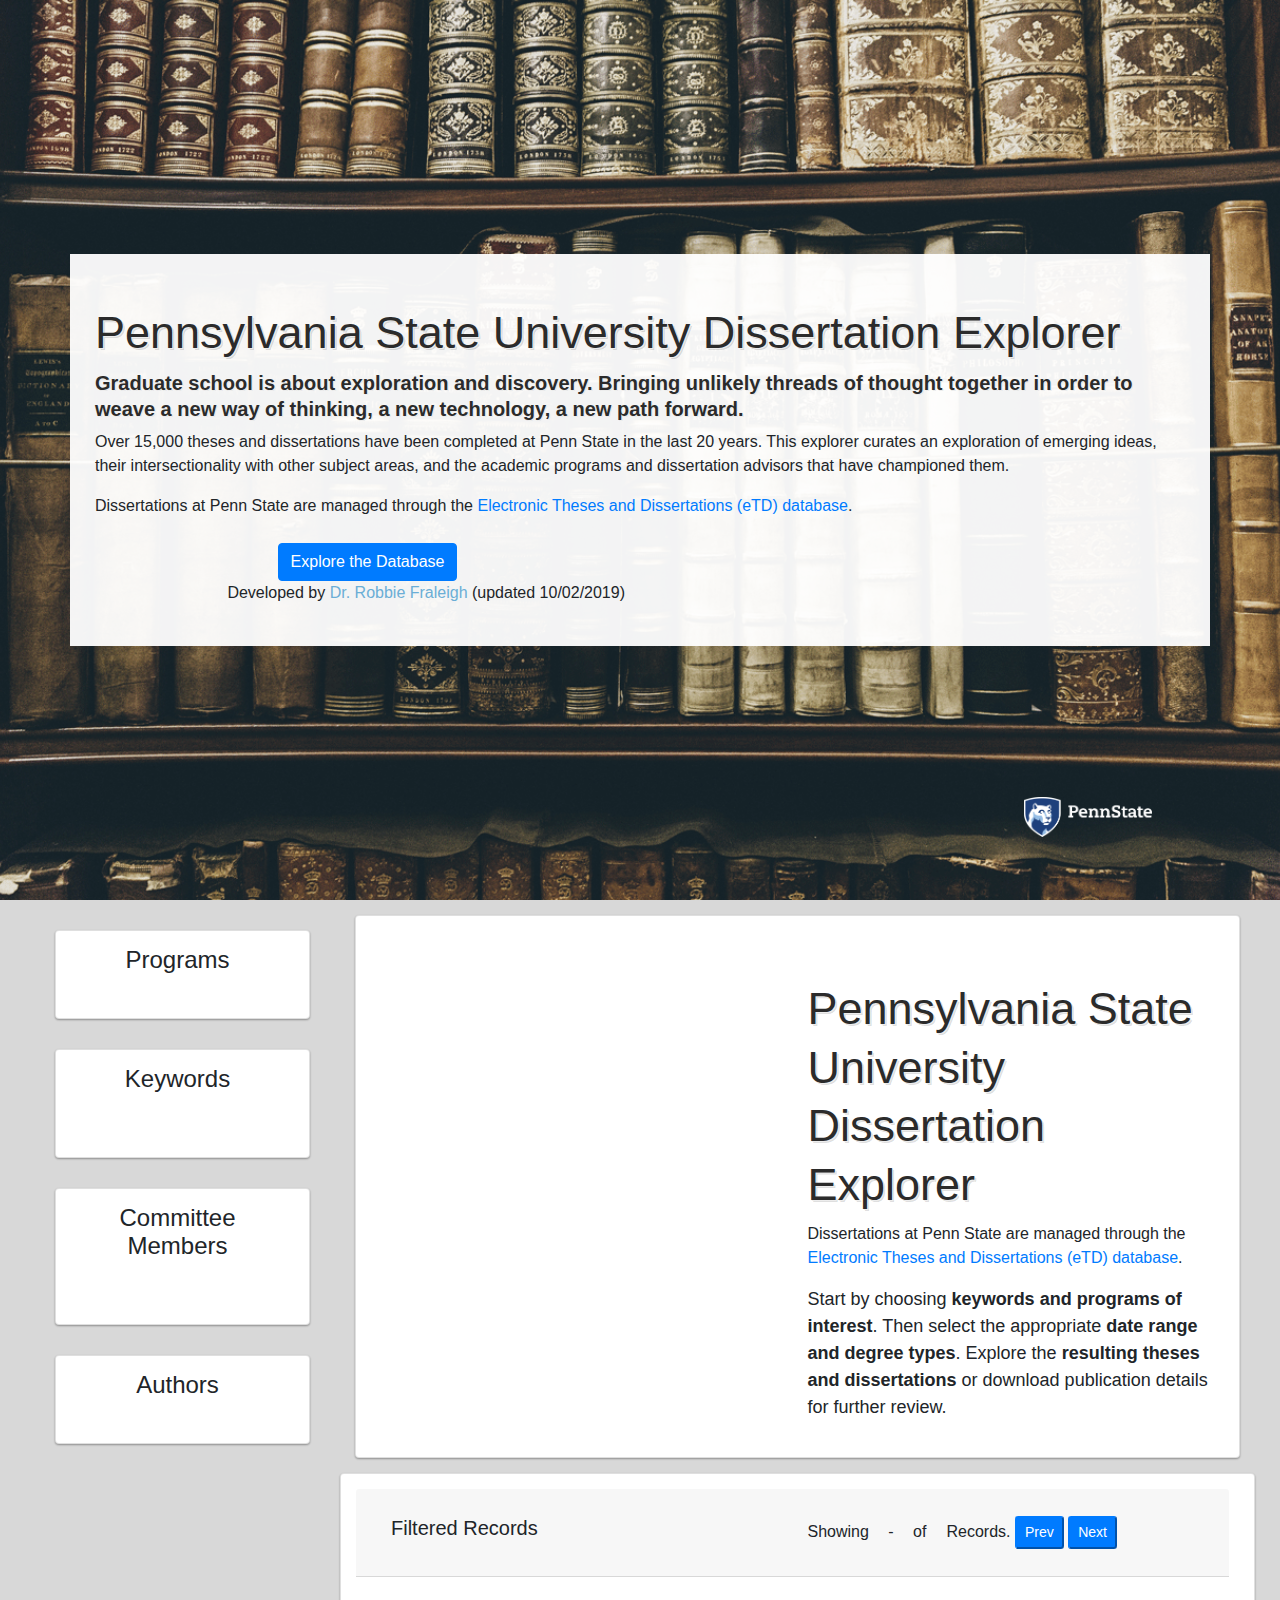
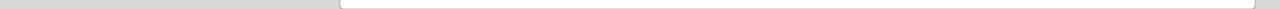
==== commit 3ceece1c: "Add easing" ====
--- a/index.html
+++ b/index.html
@@ -209,6 +209,7 @@
     </div>
 
     <script type="text/javascript" src="assets/app/js/load_data.js"></script>
+    <script type="text/javascript" src="assets/app/js/jquery.easing.js"></script>
     <script type="text/javascript" src="assets/app/js/smooth_scrolling.js"></script>
 
 
--- a/assets/app/css/header.css
+++ b/assets/app/css/header.css
@@ -48,7 +48,7 @@
   height: auto;
   padding-top: 8rem;
   padding-bottom: 8rem;
-  background: linear-gradient(90deg, rgba(255, 255, 255, 0) 0%, rgba(255, 255, 255, 0) 100%), url("../img/books.jpg");
+  background: linear-gradient(90deg, rgba(255, 255, 255, 0) 0%, rgba(255, 255, 255, 0) 100%), url("../img/books_light.png");
   background-position: center center;
   background-repeat: no-repeat;
   background-size: cover;
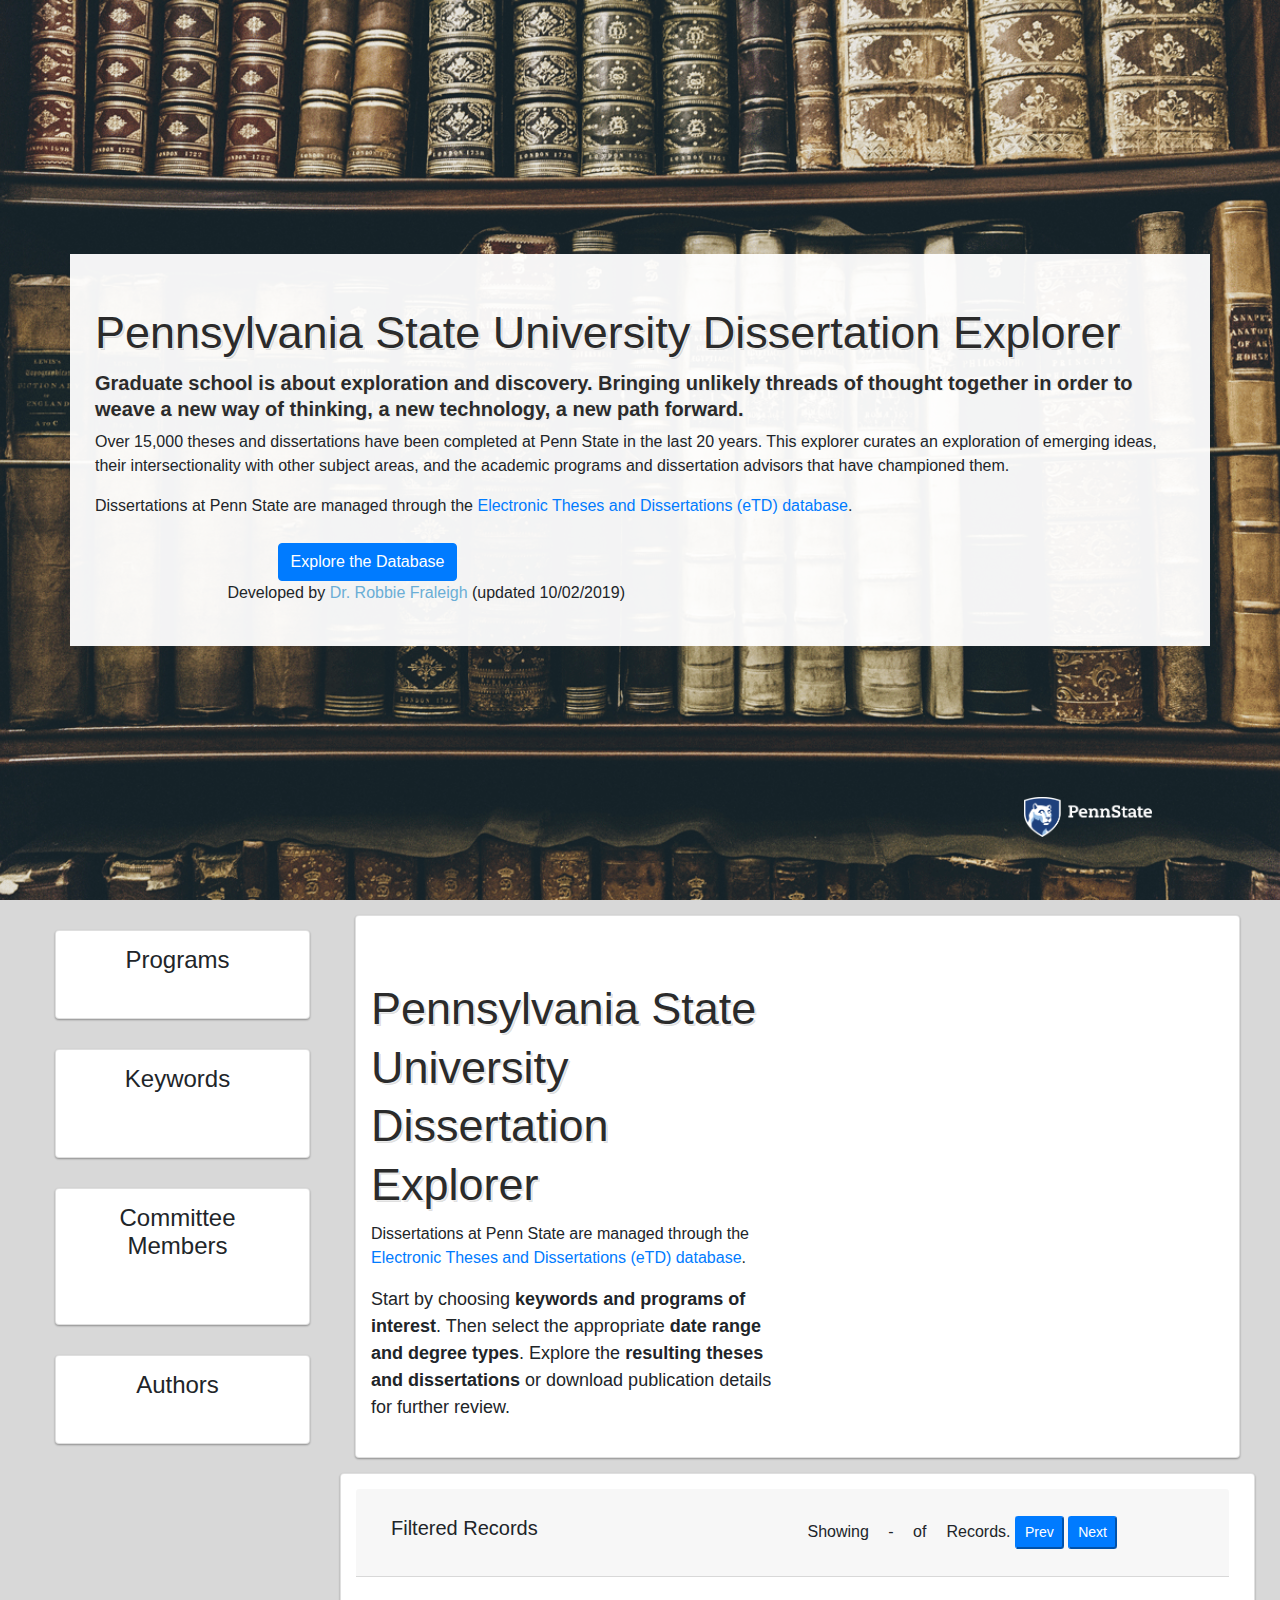
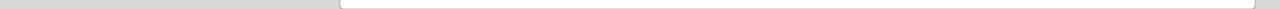
==== commit d6c9a80b: "Flex Adjustments" ====
--- a/index.html
+++ b/index.html
@@ -72,10 +72,10 @@
     </header>
     <div id="application">
         <div class="container-fluid" style="padding-left:25px;padding-right:25px;">
-            <div class="row">
-                <div class="col-lg-3">
+            <div class="row" style="flex-wrap: wrap; align-content:stretch">
+                <div class="col" style="width:250px;flex-grow:1;flex-basis:25%">
                     <div class="row panel-item" style="display:flex;flex-flow:column; justify-content:space-between">
-                        <div class="col-lg-12 card"  id="program-card" style="">
+                        <div class="col-lg-12 card"  id="program-card">
                             <div class="header">
                                 <div class="header-title" style="display:inline-block; text-align:center">
                                     <h4>Programs</h4>
@@ -83,8 +83,7 @@
                                 <div class="header-icon" style="display:inline-block; float:right"></div>
                             </div>
                             <div class="row">
-
-                                <div class="col-lg-12 app_card height_med" id="program"></div>
+                                <div class="col-lg-12 app_card height_med" id="program" ></div>
 
                             </div>
 
@@ -136,7 +135,7 @@
 
                     </div>
                 </div>
-                <div class="col-lg-9">
+                <div class="col" style="min-width:500px;flex: .5 .5 auto;flex-basis:75%">
                     <div class="row panel-item" style="display:flex;justify-content:space-between">
                         <div class="col-lg-12 card " id="date-card" style="flex:1" >
                             <div class="header">
@@ -145,7 +144,7 @@
                                 </div>
                                 <div class="header-icon" style="display:inline-block; float:right"></div>
                             </div>
-                            <div class="row components">
+                            <div class="row components" style="display:flex; flex-flow:nowrap row-reverse">
                                 <div class="col-lg-6" style="">
                                     <div class="row">
                                         <div class="col-lg-12 app_card height_med" id="date" ></div>
@@ -174,7 +173,7 @@
                     </div>
                     <div class="row"  style="">
                         <div class="col-lg-12">
-                            <div class="card" id="">
+                            <div class="card" >
                                 <div class="card-header">
                                      <div class="row">
                                         <div class="col-lg-12" id="export_data" style="display:flex">
@@ -189,7 +188,7 @@
                                         </div>
                                     </div>
                                 </div>
-                                <div class="table-responsive col-md-12" id="table-graph" style="background:white; height:600px;overflow:auto;">
+                                <div class="table-responsive col-md-12" id="table-graph" style="background:white;">
                                     <table class='table table-hover table-striped table-bordered dc-table-graph' id='dc-table-graph' >
                                       <thead>
                                         <tr class='table-header'></tr>
--- a/assets/app/css/body.css
+++ b/assets/app/css/body.css
@@ -16,6 +16,7 @@
 
 #keyword-card,#committee-card,#author-card,#program-card {
     margin:15px;
+
 }
 .panel-item{
     margin:15px;
@@ -79,18 +80,6 @@
     height: 125px;
     overflow: auto;
 }
-#sender_email.app_card .chart,
-#receiver_email.app_card .chart,
-#concepts.app_card .chart,
-#thesaurus.app_card .chart,
-#country.app_card .chart,
-#university.app_card .chart
-{
-    height: 250px;
-    overflow: auto;
-}
-
-
 .zmdi {
     font-size: 18px;
     padding-left:7px;
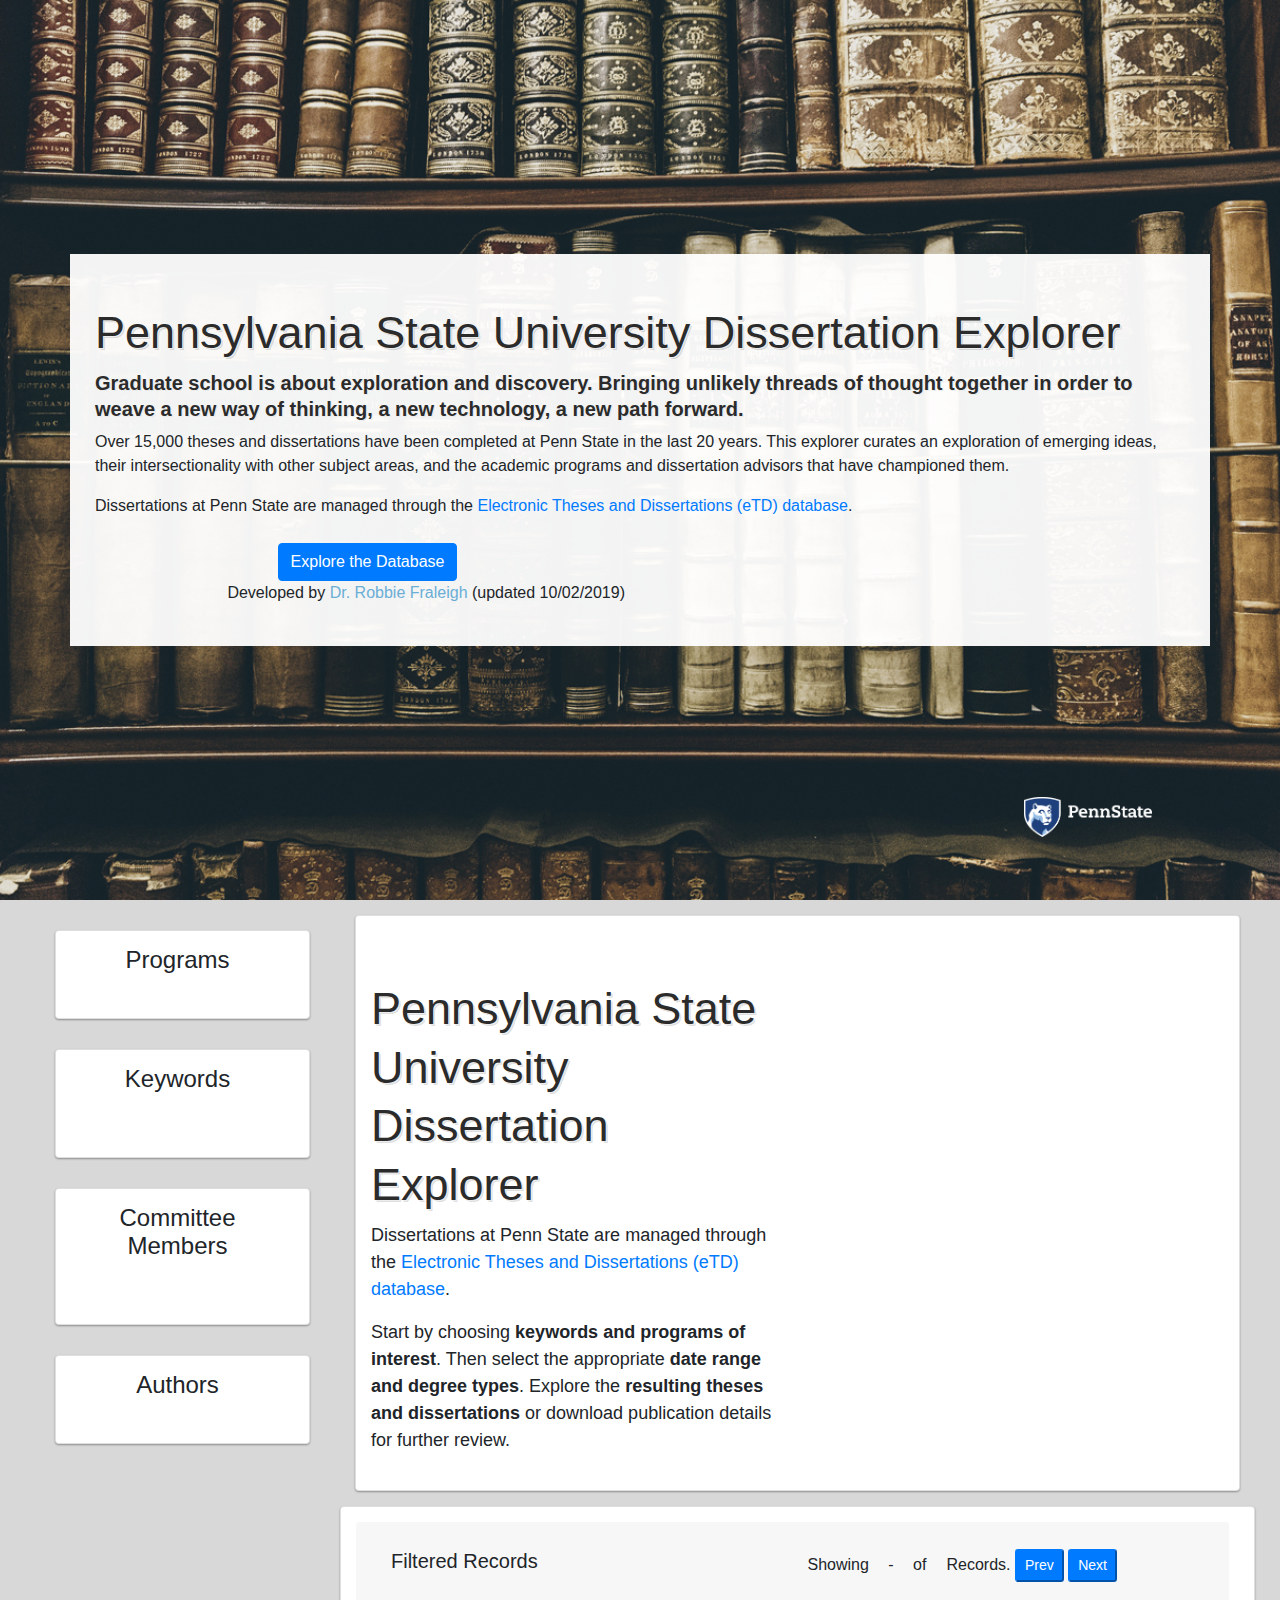
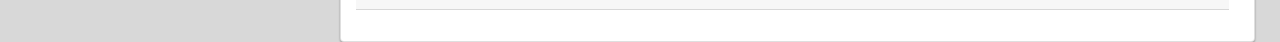
==== commit 6bb1325a: "Flex Adjustments" ====
--- a/index.html
+++ b/index.html
@@ -52,9 +52,9 @@
                         <h2 class="script">Pennsylvania State University Dissertation Explorer</h2>
                         <h4 class="script">Graduate school is about exploration and discovery.  Bringing unlikely threads of thought together in order to weave a new
                         way of thinking, a new technology, a new path forward.</h4>
-                        <p>Over 15,000 theses and dissertations have been completed at Penn State in the last 20 years. This explorer curates an exploration of emerging ideas,
+                        <p style="font-size:16px;">Over 15,000 theses and dissertations have been completed at Penn State in the last 20 years. This explorer curates an exploration of emerging ideas,
                             their intersectionality with other subject areas, and the academic programs and dissertation advisors that have championed them.</p>
-                        <p>Dissertations at Penn State are managed through the <a href="https://etda.libraries.psu.edu/">Electronic Theses and Dissertations (eTD) database</a>.</p>
+                        <p style="font-size:16px;">Dissertations at Penn State are managed through the <a href="https://etda.libraries.psu.edu/">Electronic Theses and Dissertations (eTD) database</a>.</p>
 <!--                        <p style="font-size:18px;">Start by choosing <span class="research_area_popup" style="font-weight:bold;">keywords and programs of interest</span>.-->
 <!--                            Then select the appropriate <span class="research_area_popup" style="font-weight:bold;">date range and access levels</span>.-->
 <!--                            Explore the <span class="research_area_popup" style="font-weight:bold;">resulting theses and dissertations</span>-->
@@ -84,9 +84,7 @@
                             </div>
                             <div class="row">
                                 <div class="col-lg-12 app_card height_med" id="program" ></div>
-
-                            </div>
-
+                            </div>
                         </div>
                         <div class="col-lg-12 card " id="keyword-card" style="flex:1" >
                             <div class="header">
@@ -116,7 +114,6 @@
                                     <div class="col-lg-12 app_card height_med secondary" id="committee_drill" style="flex:1 auto"></div>
                                 </div>
                             </div>
-
                         </div>
                         <div class="col-lg-12 card"  id="author-card" style="">
                             <div class="header">
@@ -158,7 +155,7 @@
                                     <div class="row">
                                         <div class="col-lg-12 " style="text-align:left; padding-top:25px;padding-bottom:5px;">
                                             <h2 class="script">Pennsylvania State University Dissertation Explorer</h2>
-                                            <p>Dissertations at Penn State are managed through the <a href="https://etda.libraries.psu.edu/">Electronic Theses and Dissertations (eTD) database</a>.</p>
+                                            <p style="font-size:18px;">Dissertations at Penn State are managed through the <a href="https://etda.libraries.psu.edu/">Electronic Theses and Dissertations (eTD) database</a>.</p>
                                             <p style="font-size:18px;">Start by choosing <span class="research_area_popup" style="font-weight:bold;">keywords and programs of interest</span>.
                                                 Then select the appropriate <span class="research_area_popup" style="font-weight:bold;">date range and degree types</span>.
                                                 Explore the <span class="research_area_popup" style="font-weight:bold;">resulting theses and dissertations</span>
--- a/assets/app/css/body.css
+++ b/assets/app/css/body.css
@@ -9,6 +9,7 @@
   height: 100%;
   background-color: #d8d8d8;
 }
+
 .application{
     padding:25px;
 }
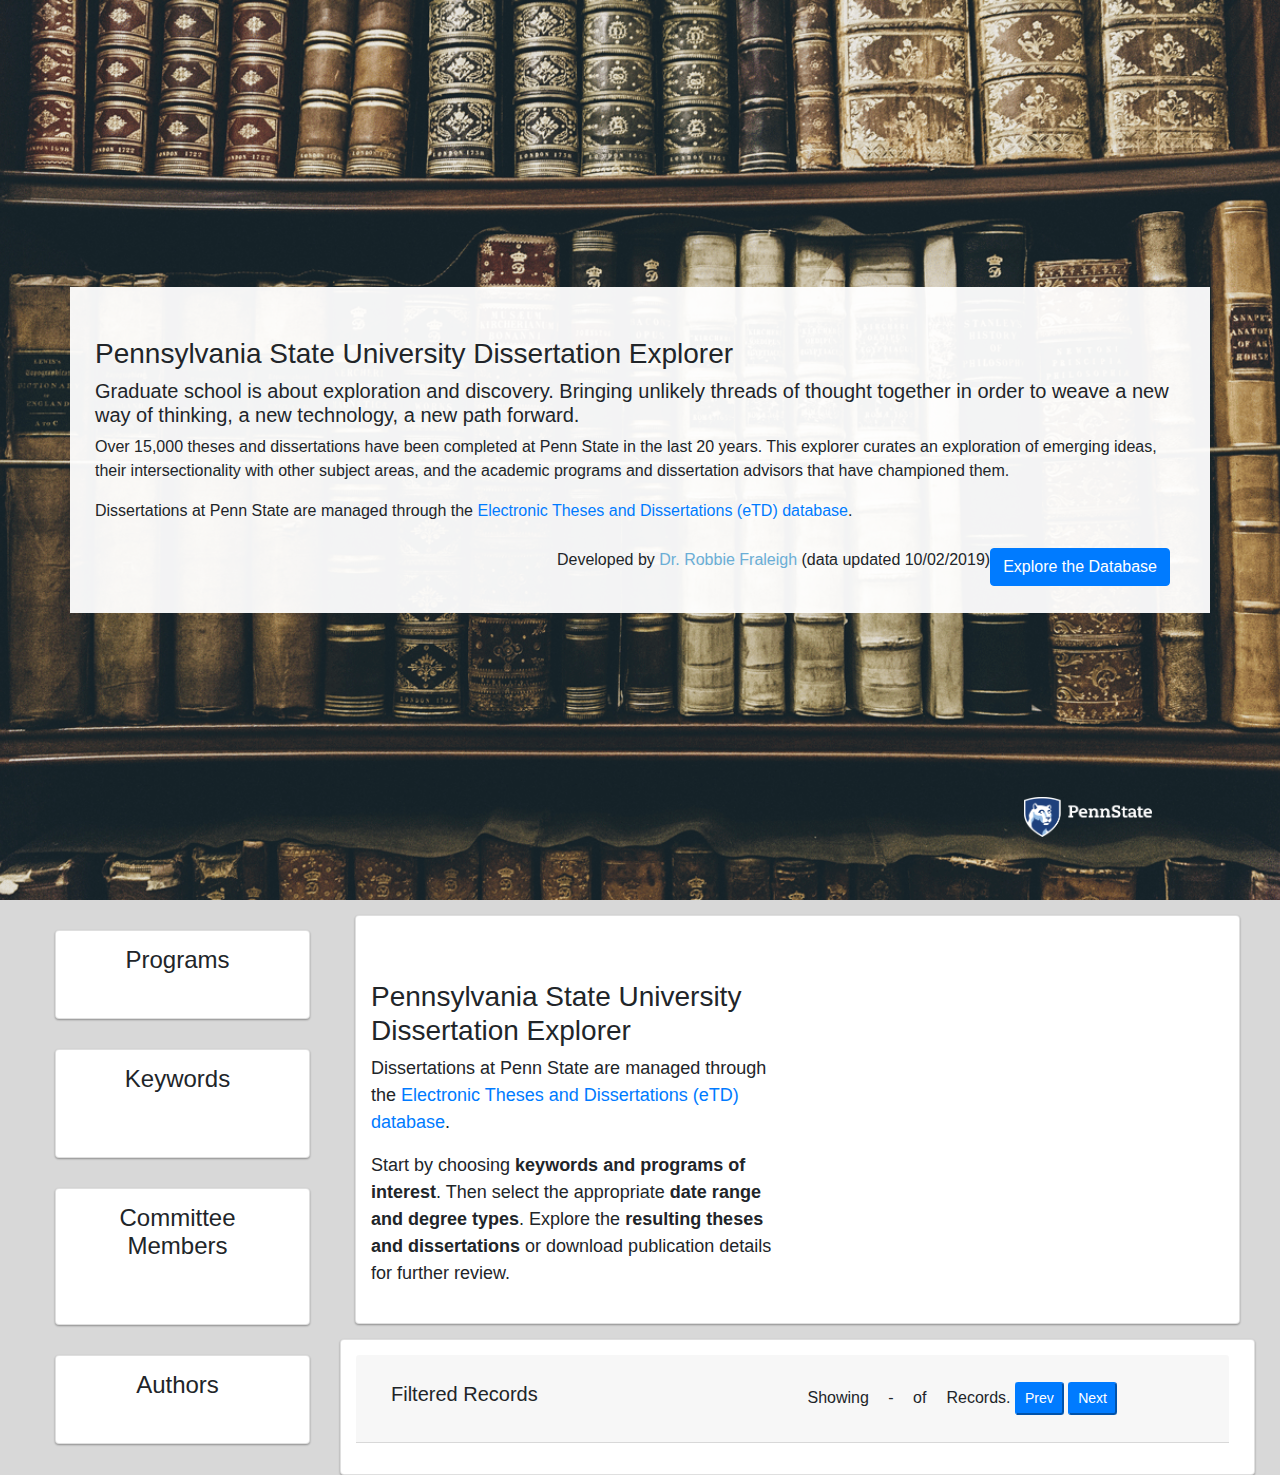
==== commit b345b368: "Reduced FileSize" ====
--- a/index.html
+++ b/index.html
@@ -44,14 +44,14 @@
     <script type="text/javascript" src="assets/app/js/app.js"></script>
 
 
-    <header class="audience d-flex " id="landing">
+    <header class="audience d-flex " id="landing" style="min-height:800px;">
           <div class=" psu_logo"></div>
           <div class="client_logo "></div>
           <div class="container text-center my-auto landing landing_header" style="visibility: visible">
               <div class="mb-1 " style="text-align:left; padding-top:25px;padding-bottom:5px;">
-                        <h2 class="script">Pennsylvania State University Dissertation Explorer</h2>
-                        <h4 class="script">Graduate school is about exploration and discovery.  Bringing unlikely threads of thought together in order to weave a new
-                        way of thinking, a new technology, a new path forward.</h4>
+                        <h3 class="script">Pennsylvania State University Dissertation Explorer</h3>
+                        <h5 class="script">Graduate school is about exploration and discovery.  Bringing unlikely threads of thought together in order to weave a new
+                        way of thinking, a new technology, a new path forward.</h5>
                         <p style="font-size:16px;">Over 15,000 theses and dissertations have been completed at Penn State in the last 20 years. This explorer curates an exploration of emerging ideas,
                             their intersectionality with other subject areas, and the academic programs and dissertation advisors that have championed them.</p>
                         <p style="font-size:16px;">Dissertations at Penn State are managed through the <a href="https://etda.libraries.psu.edu/">Electronic Theses and Dissertations (eTD) database</a>.</p>
@@ -61,11 +61,14 @@
 <!--                        or download publication details for further review. Click <b>full screen</b> to see more details about each publication.</p>-->
 
         </div>
-          <div class="cta col-lg-6">
-              <a class="btn btn-primary btn-xl js-scroll-trigger" href="#application">Explore the Database</a>
+          <div class="cta col-lg-12" style="float:right" >
+              <a class="btn btn-primary btn-xl js-scroll-trigger" href="#application" style="float:right">Explore the Database</a>
+              <p style="text-align:right;">Developed by <a style="color:#6baed6;" href="https://rfraleigh.github.io">Dr. Robbie Fraleigh</a> (data updated 10/02/2019)</p>
+
+<!--              <p style="text-align:right;">Developed by <a style="color:#6baed6;" href="https://rfraleigh.github.io">Dr. Robbie Fraleigh</a> (data updated 10/02/2019)</p>-->
+
           </div>
           <div class="cta col-lg-6">
-              <p style="text-align:right;">Developed by <a style="color:#6baed6;" href="https://rfraleigh.github.io">Dr. Robbie Fraleigh</a> (updated 10/02/2019)</p>
           </div>
           </div>
           <div class="overlay"></div>
@@ -154,7 +157,7 @@
                                 <div class="col-lg-6">
                                     <div class="row">
                                         <div class="col-lg-12 " style="text-align:left; padding-top:25px;padding-bottom:5px;">
-                                            <h2 class="script">Pennsylvania State University Dissertation Explorer</h2>
+                                            <h3 class="script">Pennsylvania State University Dissertation Explorer</h3>
                                             <p style="font-size:18px;">Dissertations at Penn State are managed through the <a href="https://etda.libraries.psu.edu/">Electronic Theses and Dissertations (eTD) database</a>.</p>
                                             <p style="font-size:18px;">Start by choosing <span class="research_area_popup" style="font-weight:bold;">keywords and programs of interest</span>.
                                                 Then select the appropriate <span class="research_area_popup" style="font-weight:bold;">date range and degree types</span>.
